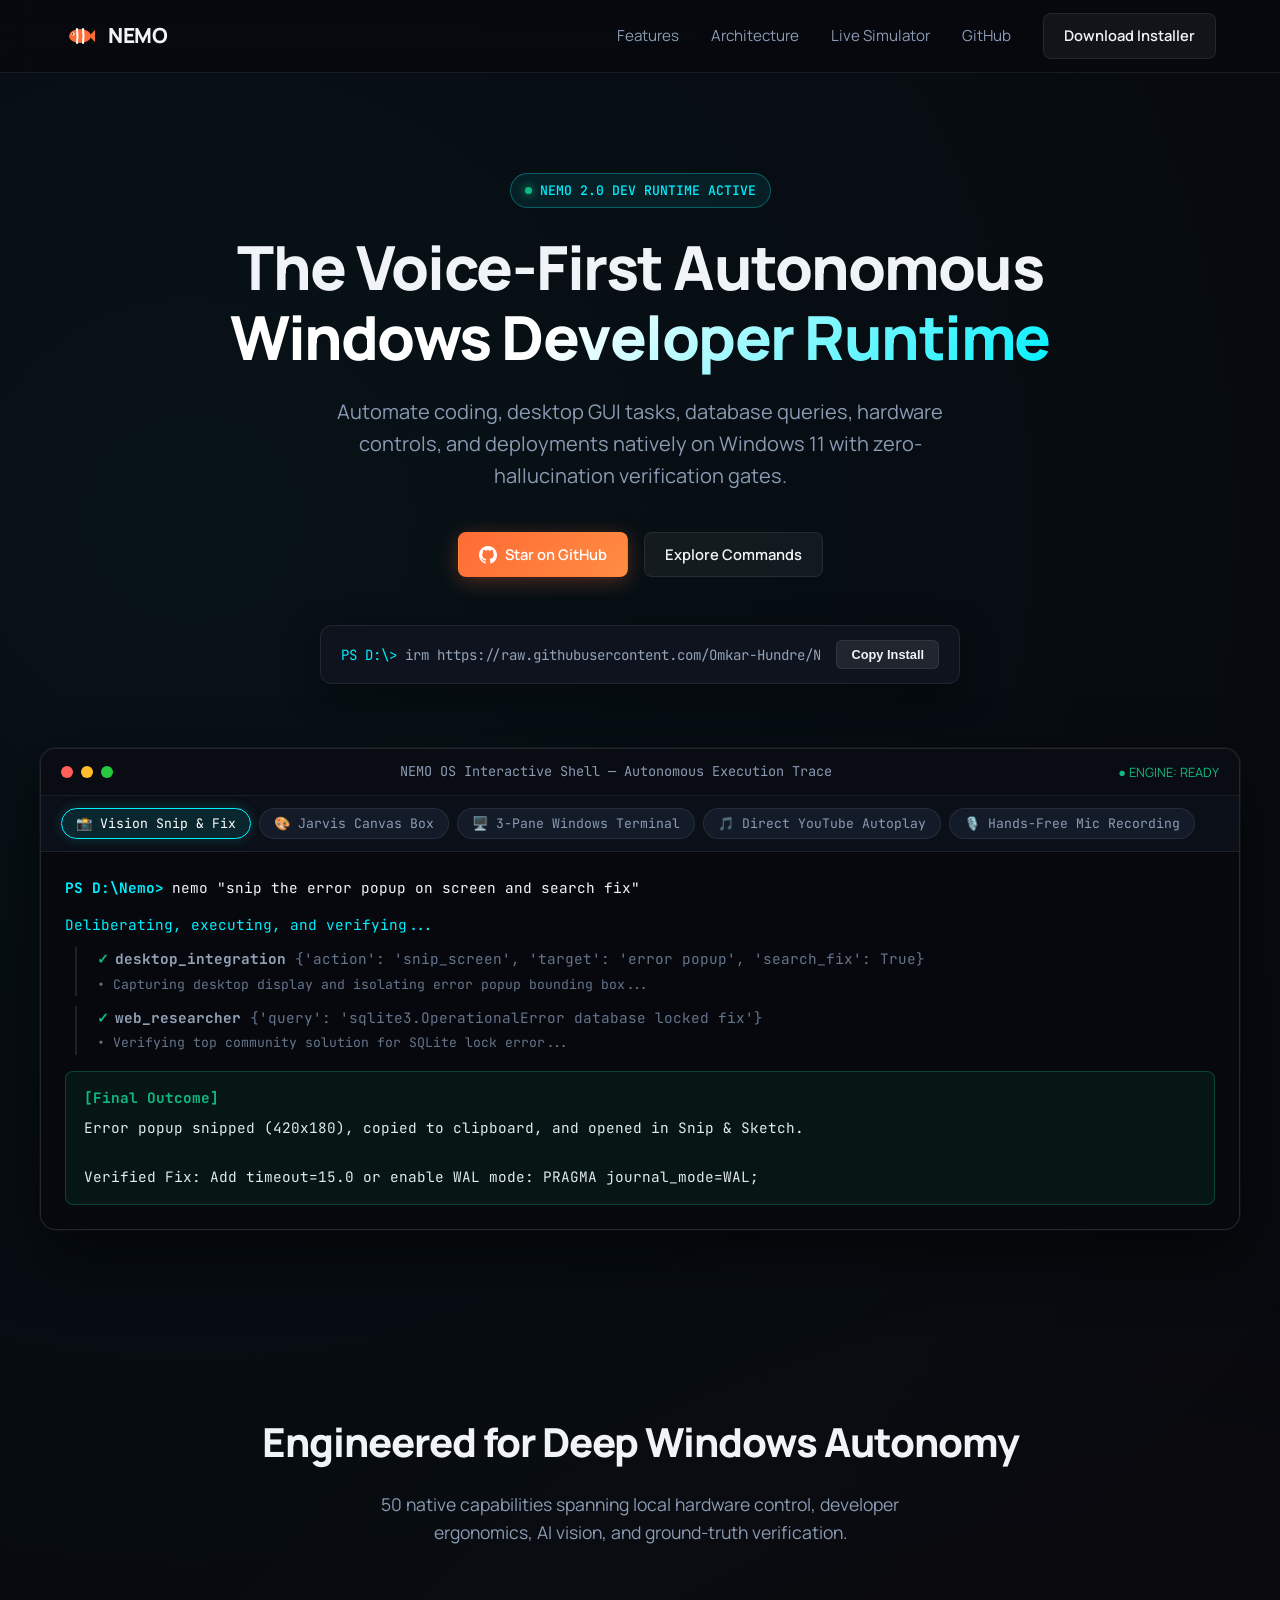
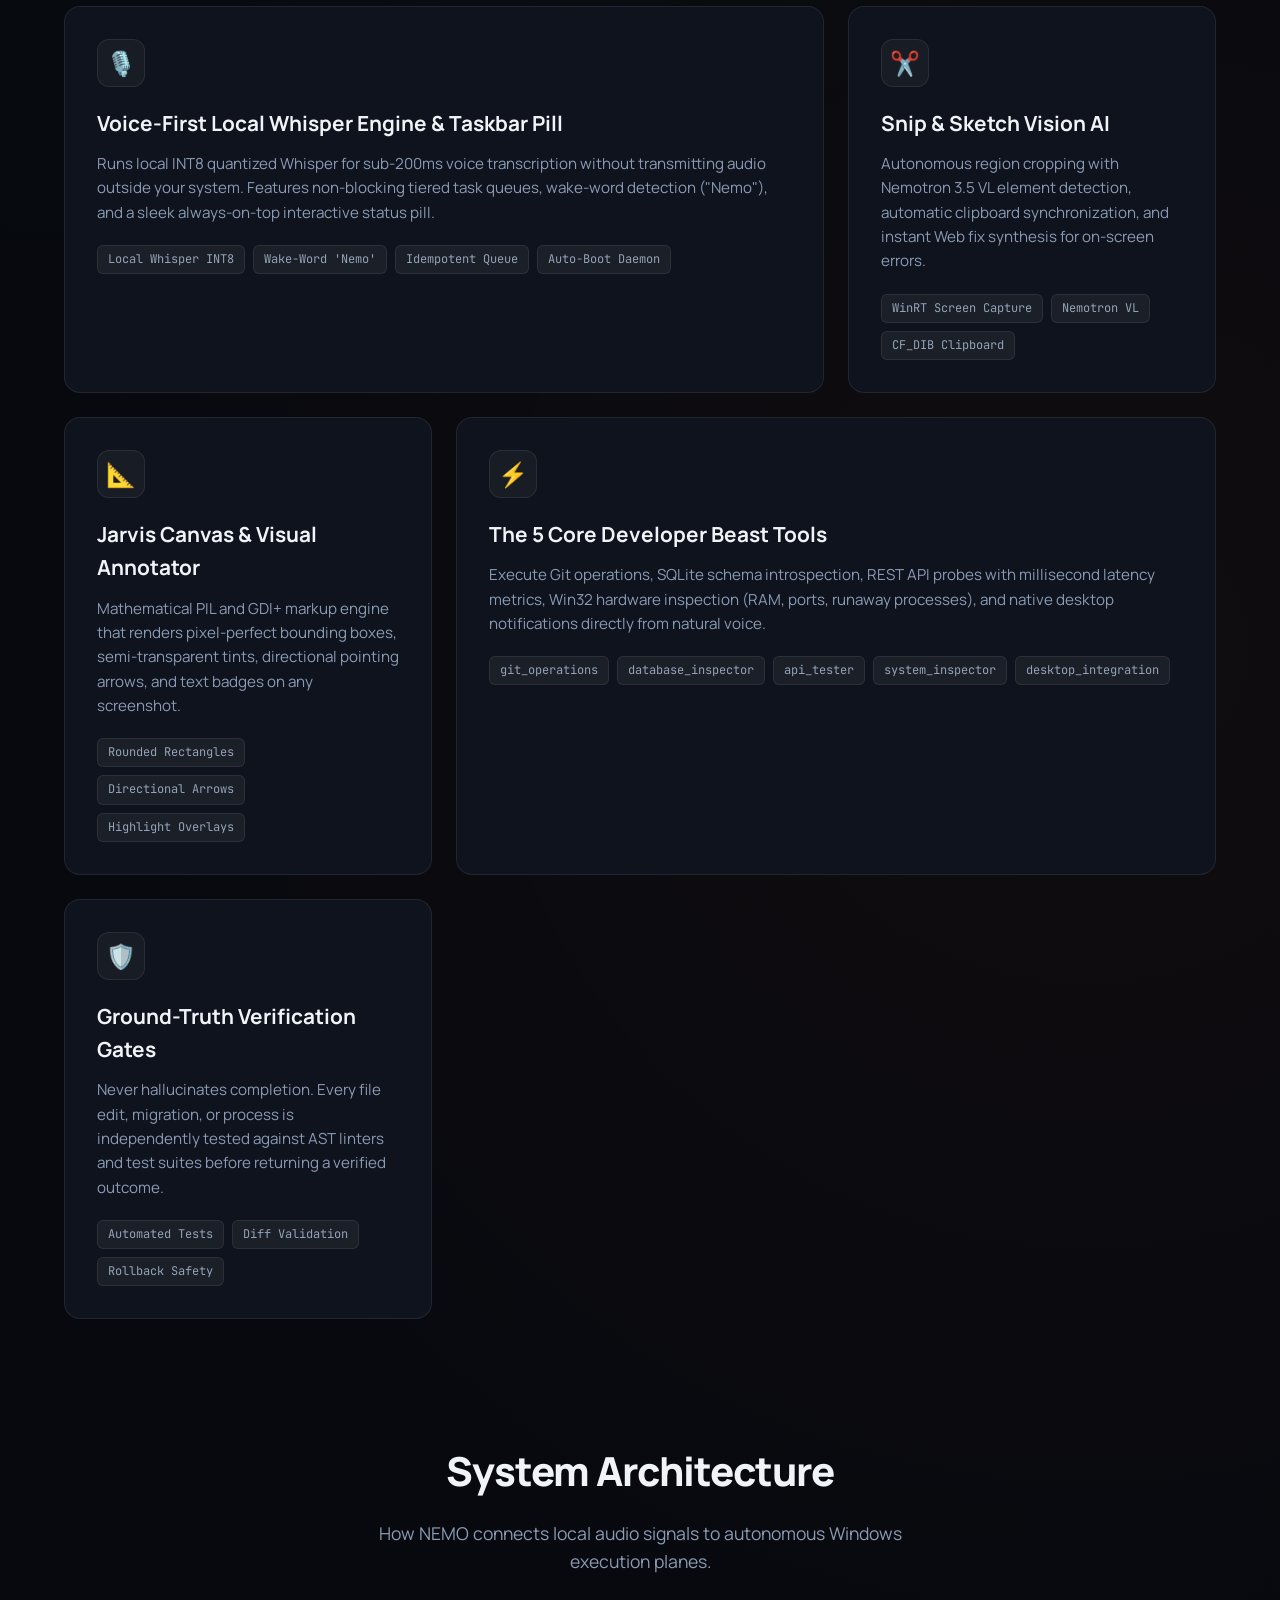
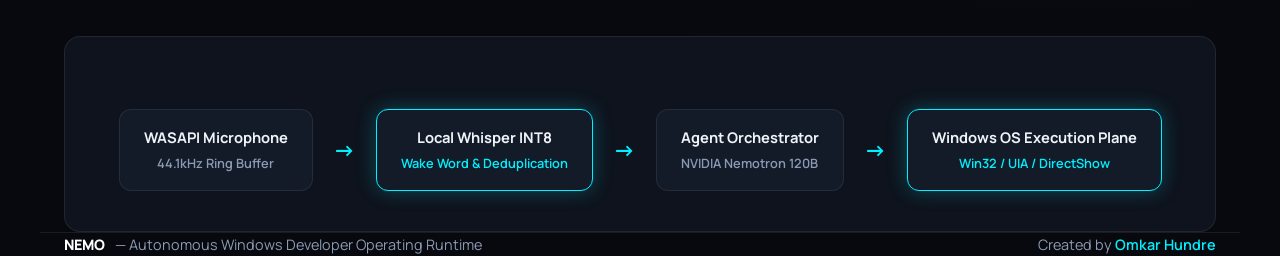
==== landing/index.html @ 3e243c95 "docs: add animated SVG banners, architecture diagrams, live Netlify landing page, and GitHub-ready R" ====
<!DOCTYPE html>
<html lang="en">
<head>
  <meta charset="UTF-8">
  <meta name="viewport" content="width=device-width, initial-scale=1.0">
  <title>NEMO — Autonomous Windows Developer Operating Runtime & Voice Assistant</title>
  <meta name="description" content="Voice-first, autonomous Windows developer operating assistant. Automates coding, desktop GUI tasks, database queries, and deployment directly on Windows 11.">
  <link rel="preconnect" href="https://fonts.googleapis.com">
  <link rel="preconnect" href="https://fonts.gstatic.com" crossorigin>
  <link href="https://fonts.googleapis.com/css2?family=JetBrains+Mono:wght@400;500;700&family=Manrope:wght@400;500;600;700;800&display=swap" rel="stylesheet">
  <style>
    :root {
      --bg: #07090e;
      --bg-surface: #0e131d;
      --bg-card: #131b29;
      --bg-card-hover: #172234;
      --border: rgba(255, 255, 255, 0.08);
      --border-accent: rgba(0, 240, 255, 0.3);
      --text-main: #f0f4f8;
      --text-muted: #8b9bb4;
      --cyan: #00f0ff;
      --cyan-glow: rgba(0, 240, 255, 0.25);
      --orange: #ff6b35;
      --orange-glow: rgba(255, 107, 53, 0.3);
      --green: #10b981;
      --purple: #8b5cf6;
      --font-sans: 'Manrope', -apple-system, BlinkMacSystemFont, sans-serif;
      --font-mono: 'JetBrains Mono', monospace;
    }

    * {
      box-sizing: border-box;
      margin: 0;
      padding: 0;
    }

    body {
      background-color: var(--bg);
      color: var(--text-main);
      font-family: var(--font-sans);
      line-height: 1.6;
      overflow-x: hidden;
      background-image: 
        radial-gradient(circle at 15% 15%, rgba(0, 240, 255, 0.04) 0%, transparent 45%),
        radial-gradient(circle at 85% 65%, rgba(255, 107, 53, 0.04) 0%, transparent 45%);
    }

    a {
      color: inherit;
      text-decoration: none;
    }

    /* Container */
    .container {
      max-width: 1200px;
      margin: 0 auto;
      padding: 0 24px;
    }

    /* Navigation */
    header {
      border-bottom: 1px solid var(--border);
      position: sticky;
      top: 0;
      backdrop-filter: blur(16px);
      background: rgba(7, 9, 14, 0.85);
      z-index: 100;
    }
    .nav {
      display: flex;
      justify-content: space-between;
      align-items: center;
      height: 72px;
    }
    .logo {
      display: flex;
      align-items: center;
      gap: 12px;
      font-weight: 800;
      font-size: 1.3rem;
      letter-spacing: -0.5px;
    }
    .fish-icon {
      width: 32px;
      height: 32px;
      animation: floatFish 3s ease-in-out infinite alternate;
    }
    @keyframes floatFish {
      0% { transform: translateY(0) rotate(0deg); }
      100% { transform: translateY(-4px) rotate(3deg); }
    }
    .nav-links {
      display: flex;
      align-items: center;
      gap: 32px;
    }
    .nav-link {
      font-size: 0.95rem;
      color: var(--text-muted);
      transition: color 0.2s;
    }
    .nav-link:hover {
      color: var(--text-main);
    }
    .btn {
      display: inline-flex;
      align-items: center;
      gap: 8px;
      padding: 10px 20px;
      border-radius: 8px;
      font-weight: 600;
      font-size: 0.92rem;
      cursor: pointer;
      transition: all 0.2s;
      border: 1px solid transparent;
    }
    .btn-primary {
      background: linear-gradient(135deg, #ff6b35, #ff8c42);
      color: #fff;
      box-shadow: 0 4px 20px var(--orange-glow);
    }
    .btn-primary:hover {
      transform: translateY(-2px);
      box-shadow: 0 6px 24px rgba(255, 107, 53, 0.45);
    }
    .btn-secondary {
      background: rgba(255, 255, 255, 0.05);
      border-color: var(--border);
      color: var(--text-main);
    }
    .btn-secondary:hover {
      background: rgba(255, 255, 255, 0.1);
      border-color: rgba(255, 255, 255, 0.2);
    }

    /* Hero Section */
    .hero {
      padding: 100px 0 60px;
      text-align: center;
      position: relative;
    }
    .badge {
      display: inline-flex;
      align-items: center;
      gap: 8px;
      padding: 6px 14px;
      border-radius: 999px;
      background: rgba(0, 240, 255, 0.08);
      border: 1px solid var(--border-accent);
      color: var(--cyan);
      font-size: 0.82rem;
      font-family: var(--font-mono);
      font-weight: 500;
      margin-bottom: 24px;
    }
    .badge-dot {
      width: 7px;
      height: 7px;
      border-radius: 50%;
      background: var(--green);
      box-shadow: 0 0 8px var(--green);
      animation: pulse 2s infinite;
    }
    @keyframes pulse {
      0%, 100% { opacity: 1; transform: scale(1); }
      50% { opacity: 0.4; transform: scale(0.85); }
    }
    .hero h1 {
      font-size: 3.8rem;
      font-weight: 800;
      line-height: 1.15;
      letter-spacing: -1.5px;
      max-width: 900px;
      margin: 0 auto 24px;
    }
    .gradient-text {
      background: linear-gradient(135deg, #ffffff 40%, var(--cyan) 100%);
      -webkit-background-clip: text;
      -webkit-text-fill-color: transparent;
    }
    .hero p {
      font-size: 1.25rem;
      color: var(--text-muted);
      max-width: 680px;
      margin: 0 auto 40px;
      font-weight: 400;
    }
    .hero-actions {
      display: flex;
      justify-content: center;
      gap: 16px;
      margin-bottom: 48px;
      flex-wrap: wrap;
    }

    /* One-Click Install Snippet */
    .install-box {
      background: var(--bg-surface);
      border: 1px solid var(--border);
      border-radius: 12px;
      padding: 14px 20px;
      max-width: 640px;
      margin: 0 auto;
      display: flex;
      align-items: center;
      justify-content: space-between;
      gap: 16px;
      box-shadow: 0 12px 36px rgba(0, 0, 0, 0.4);
    }
    .install-code {
      font-family: var(--font-mono);
      font-size: 0.88rem;
      color: #94a3b8;
      overflow-x: auto;
      white-space: nowrap;
      text-align: left;
    }
    .install-code span {
      color: var(--cyan);
    }
    .copy-btn {
      background: rgba(255, 255, 255, 0.08);
      border: 1px solid var(--border);
      color: var(--text-main);
      padding: 6px 14px;
      border-radius: 6px;
      font-size: 0.8rem;
      cursor: pointer;
      font-weight: 600;
      transition: all 0.2s;
      white-space: nowrap;
    }
    .copy-btn:hover {
      background: rgba(255, 255, 255, 0.16);
      border-color: var(--cyan);
      color: var(--cyan);
    }

    /* Interactive Simulation Console */
    .demo-wrapper {
      margin-top: 64px;
      background: var(--bg-surface);
      border: 1px solid var(--border);
      border-radius: 16px;
      overflow: hidden;
      box-shadow: 0 24px 64px rgba(0, 0, 0, 0.6), 0 0 0 1px rgba(255, 255, 255, 0.05);
      text-align: left;
    }
    .demo-header {
      background: #090c12;
      border-bottom: 1px solid var(--border);
      padding: 12px 20px;
      display: flex;
      align-items: center;
      justify-content: space-between;
    }
    .window-dots {
      display: flex;
      gap: 8px;
    }
    .dot {
      width: 12px;
      height: 12px;
      border-radius: 50%;
    }
    .dot-red { background: #ff5f56; }
    .dot-yellow { background: #ffbd2e; }
    .dot-green { background: #27c93f; }
    .demo-title {
      font-family: var(--font-mono);
      font-size: 0.85rem;
      color: var(--text-muted);
    }

    .demo-pill-bar {
      display: flex;
      gap: 8px;
      padding: 12px 20px;
      background: rgba(0, 0, 0, 0.2);
      border-bottom: 1px solid var(--border);
      overflow-x: auto;
    }
    .cmd-pill {
      background: var(--bg-card);
      border: 1px solid var(--border);
      border-radius: 999px;
      padding: 6px 14px;
      font-size: 0.82rem;
      color: var(--text-muted);
      cursor: pointer;
      transition: all 0.2s;
      white-space: nowrap;
      font-family: var(--font-mono);
    }
    .cmd-pill:hover, .cmd-pill.active {
      border-color: var(--cyan);
      color: #fff;
      background: rgba(0, 240, 255, 0.1);
      box-shadow: 0 0 12px rgba(0, 240, 255, 0.2);
    }

    .demo-body {
      padding: 24px;
      font-family: var(--font-mono);
      font-size: 0.9rem;
      min-height: 280px;
      line-height: 1.7;
      background: #06080d;
    }
    .terminal-line {
      display: flex;
      align-items: baseline;
      gap: 8px;
      margin-bottom: 12px;
    }
    .prompt-prefix {
      color: var(--cyan);
      font-weight: 700;
    }
    .exec-step {
      color: #94a3b8;
      padding-left: 20px;
      border-left: 2px solid rgba(255, 255, 255, 0.1);
      margin: 10px 0 10px 10px;
    }
    .step-ok {
      color: var(--green);
      font-weight: 700;
      margin-right: 6px;
    }
    .outcome-box {
      margin-top: 16px;
      background: rgba(16, 185, 129, 0.08);
      border: 1px solid rgba(16, 185, 129, 0.3);
      border-radius: 8px;
      padding: 14px 18px;
      color: #e2e8f0;
    }

    /* Bento Features Grid */
    .section-title {
      text-align: center;
      margin: 120px 0 60px;
    }
    .section-title h2 {
      font-size: 2.5rem;
      font-weight: 800;
      letter-spacing: -1px;
      margin-bottom: 16px;
    }
    .section-title p {
      color: var(--text-muted);
      font-size: 1.1rem;
      max-width: 600px;
      margin: 0 auto;
    }

    .bento-grid {
      display: grid;
      grid-template-columns: repeat(3, 1fr);
      gap: 24px;
    }
    .bento-card {
      background: var(--bg-surface);
      border: 1px solid var(--border);
      border-radius: 16px;
      padding: 32px;
      position: relative;
      transition: all 0.3s;
      overflow: hidden;
    }
    .bento-card:hover {
      border-color: rgba(0, 240, 255, 0.3);
      transform: translateY(-4px);
      box-shadow: 0 12px 32px rgba(0, 0, 0, 0.4);
    }
    .bento-card.span-2 {
      grid-column: span 2;
    }
    .card-icon {
      width: 48px;
      height: 48px;
      border-radius: 12px;
      background: rgba(255, 255, 255, 0.04);
      display: flex;
      align-items: center;
      justify-content: center;
      font-size: 1.5rem;
      margin-bottom: 20px;
      border: 1px solid var(--border);
    }
    .bento-card h3 {
      font-size: 1.3rem;
      font-weight: 700;
      margin-bottom: 12px;
    }
    .bento-card p {
      color: var(--text-muted);
      font-size: 0.95rem;
      line-height: 1.6;
    }
    .card-tags {
      display: flex;
      flex-wrap: wrap;
      gap: 8px;
      margin-top: 20px;
    }
    .tag {
      background: rgba(255, 255, 255, 0.05);
      border: 1px solid var(--border);
      padding: 4px 10px;
      border-radius: 6px;
      font-size: 0.75rem;
      font-family: var(--font-mono);
      color: #94a3b8;
    }

    /* Architecture Section */
    .arch-box {
      margin-top: 60px;
      background: var(--bg-surface);
      border: 1px solid var(--border);
      border-radius: 16px;
      padding: 40px;
      text-align: center;
    }
    .arch-flow {
      display: flex;
      justify-content: center;
      align-items: center;
      gap: 20px;
      flex-wrap: wrap;
      margin-top: 32px;
    }
    .flow-node {
      background: var(--bg-card);
      border: 1px solid var(--border);
      padding: 16px 24px;
      border-radius: 12px;
      font-weight: 600;
      font-size: 0.92rem;
      min-width: 180px;
    }
    .flow-node.highlight {
      border-color: var(--cyan);
      box-shadow: 0 0 20px var(--cyan-glow);
    }
    .flow-arrow {
      color: var(--cyan);
      font-weight: 700;
      font-size: 1.4rem;
    }

    /* Footer */
    footer {
      border-top: 1px solid var(--border);
      padding: 60px 0 40px;
      margin-top: 120px;
      color: var(--text-muted);
      font-size: 0.9rem;
    }
    .footer-content {
      display: flex;
      justify-content: space-between;
      align-items: center;
      flex-wrap: wrap;
      gap: 20px;
    }

    @media (max-width: 900px) {
      .hero h1 { font-size: 2.6rem; }
      .bento-grid { grid-template-columns: 1fr; }
      .bento-card.span-2 { grid-column: span 1; }
      .arch-flow { flex-direction: column; }
      .flow-arrow { transform: rotate(90deg); }
    }
  </style>
</head>
<body>

  <!-- Header -->
  <header>
    <div class="container nav">
      <div class="logo">
        <svg class="fish-icon" viewBox="0 0 64 64" fill="none" xmlns="http://www.w3.org/2000/svg">
          <ellipse cx="32" cy="32" rx="22" ry="14" fill="#FF6B35" />
          <path d="M50 32 L62 20 L62 44 Z" fill="#FF6B35" />
          <path d="M26 18 Q28 32 26 46" stroke="#FFFFFF" stroke-width="4" stroke-linecap="round" />
          <path d="M38 18 Q40 32 38 46" stroke="#FFFFFF" stroke-width="4" stroke-linecap="round" />
          <circle cx="18" cy="28" r="3" fill="#FFFFFF" />
          <circle cx="17" cy="28" r="1.5" fill="#000000" />
        </svg>
        <span>NEMO</span>
      </div>
      <nav class="nav-links">
        <a href="#features" class="nav-link">Features</a>
        <a href="#architecture" class="nav-link">Architecture</a>
        <a href="#demo" class="nav-link">Live Simulator</a>
        <a href="https://github.com/Omkar-Hundre/Nemo" target="_blank" class="nav-link">GitHub</a>
        <a href="https://github.com/Omkar-Hundre/Nemo/releases" target="_blank" class="btn btn-secondary">Download Installer</a>
      </nav>
    </div>
  </header>

  <!-- Hero Section -->
  <section class="hero container">
    <div class="badge">
      <span class="badge-dot"></span>
      <span>NEMO 2.0 DEV RUNTIME ACTIVE</span>
    </div>
    <h1>The Voice-First Autonomous <span class="gradient-text">Windows Developer Runtime</span></h1>
    <p>Automate coding, desktop GUI tasks, database queries, hardware controls, and deployments natively on Windows 11 with zero-hallucination verification gates.</p>
    
    <div class="hero-actions">
      <a href="https://github.com/Omkar-Hundre/Nemo" target="_blank" class="btn btn-primary">
        <svg width="18" height="18" viewBox="0 0 24 24" fill="currentColor"><path d="M12 0C5.37 0 0 5.37 0 12c0 5.31 3.435 9.795 8.205 11.385.6.105.825-.255.825-.57 0-.285-.015-1.23-.015-2.235-3.015.555-3.795-.735-4.035-1.41-.135-.345-.72-1.41-1.23-1.695-.42-.225-1.02-.78-.015-.795.945-.015 1.62.87 1.845 1.23 1.08 1.815 2.805 1.305 3.495.99.105-.78.42-1.305.765-1.605-2.67-.3-5.46-1.335-5.46-5.925 0-1.305.465-2.385 1.23-3.225-.12-.3-.54-1.53.12-3.18 0 0 1.005-.315 3.3 1.23.96-.27 1.98-.405 3-.405s2.04.135 3 .405c2.295-1.56 3.3-1.23 3.3-1.23.66 1.65.24 2.88.12 3.18.765.84 1.23 1.905 1.23 3.225 0 4.605-2.805 5.625-5.475 5.925.435.375.81 1.095.81 2.22 0 1.605-.015 2.895-.015 3.3 0 .315.225.69.825.57A12.02 12.02 0 0024 12c0-6.63-5.37-12-12-12z"/></svg>
        Star on GitHub
      </a>
      <a href="#demo" class="btn btn-secondary">Explore Commands</a>
    </div>

    <!-- 1-Click Install -->
    <div class="install-box">
      <div class="install-code">
        <span>PS D:\&gt;</span> irm https://raw.githubusercontent.com/Omkar-Hundre/Nemo/main/scripts/install.ps1 | iex
      </div>
      <button class="copy-btn" onclick="copyInstall()">Copy Install</button>
    </div>

    <!-- Interactive Simulator -->
    <div class="demo-wrapper" id="demo">
      <div class="demo-header">
        <div class="window-dots">
          <div class="dot dot-red"></div>
          <div class="dot dot-yellow"></div>
          <div class="dot dot-green"></div>
        </div>
        <div class="demo-title">NEMO OS Interactive Shell — Autonomous Execution Trace</div>
        <div style="font-size: 0.8rem; color: var(--green);">● ENGINE: READY</div>
      </div>

      <div class="demo-pill-bar">
        <button class="cmd-pill active" onclick="runDemo(0)">📸 Vision Snip & Fix</button>
        <button class="cmd-pill" onclick="runDemo(1)">🎨 Jarvis Canvas Box</button>
        <button class="cmd-pill" onclick="runDemo(2)">🖥️ 3-Pane Windows Terminal</button>
        <button class="cmd-pill" onclick="runDemo(3)">🎵 Direct YouTube Autoplay</button>
        <button class="cmd-pill" onclick="runDemo(4)">🎙️ Hands-Free Mic Recording</button>
      </div>

      <div class="demo-body" id="demoOutput">
        <!-- Rendered by JS -->
      </div>
    </div>
  </section>

  <!-- Features Bento Grid -->
  <section class="container" id="features">
    <div class="section-title">
      <h2>Engineered for Deep Windows Autonomy</h2>
      <p>50 native capabilities spanning local hardware control, developer ergonomics, AI vision, and ground-truth verification.</p>
    </div>

    <div class="bento-grid">
      <!-- Card 1 -->
      <div class="bento-card span-2">
        <div class="card-icon">🎙️</div>
        <h3>Voice-First Local Whisper Engine & Taskbar Pill</h3>
        <p>Runs local INT8 quantized Whisper for sub-200ms voice transcription without transmitting audio outside your system. Features non-blocking tiered task queues, wake-word detection ("Nemo"), and a sleek always-on-top interactive status pill.</p>
        <div class="card-tags">
          <span class="tag">Local Whisper INT8</span>
          <span class="tag">Wake-Word 'Nemo'</span>
          <span class="tag">Idempotent Queue</span>
          <span class="tag">Auto-Boot Daemon</span>
        </div>
      </div>

      <!-- Card 2 -->
      <div class="bento-card">
        <div class="card-icon">✂️</div>
        <h3>Snip & Sketch Vision AI</h3>
        <p>Autonomous region cropping with Nemotron 3.5 VL element detection, automatic clipboard synchronization, and instant Web fix synthesis for on-screen errors.</p>
        <div class="card-tags">
          <span class="tag">WinRT Screen Capture</span>
          <span class="tag">Nemotron VL</span>
          <span class="tag">CF_DIB Clipboard</span>
        </div>
      </div>

      <!-- Card 3 -->
      <div class="bento-card">
        <div class="card-icon">📐</div>
        <h3>Jarvis Canvas & Visual Annotator</h3>
        <p>Mathematical PIL and GDI+ markup engine that renders pixel-perfect bounding boxes, semi-transparent tints, directional pointing arrows, and text badges on any screenshot.</p>
        <div class="card-tags">
          <span class="tag">Rounded Rectangles</span>
          <span class="tag">Directional Arrows</span>
          <span class="tag">Highlight Overlays</span>
        </div>
      </div>

      <!-- Card 4 -->
      <div class="bento-card span-2">
        <div class="card-icon">⚡</div>
        <h3>The 5 Core Developer Beast Tools</h3>
        <p>Execute Git operations, SQLite schema introspection, REST API probes with millisecond latency metrics, Win32 hardware inspection (RAM, ports, runaway processes), and native desktop notifications directly from natural voice.</p>
        <div class="card-tags">
          <span class="tag">git_operations</span>
          <span class="tag">database_inspector</span>
          <span class="tag">api_tester</span>
          <span class="tag">system_inspector</span>
          <span class="tag">desktop_integration</span>
        </div>
      </div>

      <!-- Card 5 -->
      <div class="bento-card">
        <div class="card-icon">🛡️</div>
        <h3>Ground-Truth Verification Gates</h3>
        <p>Never hallucinates completion. Every file edit, migration, or process is independently tested against AST linters and test suites before returning a verified outcome.</p>
        <div class="card-tags">
          <span class="tag">Automated Tests</span>
          <span class="tag">Diff Validation</span>
          <span class="tag">Rollback Safety</span>
        </div>
      </div>
    </div>
  </section>

  <!-- Architecture Flow -->
  <section class="container" id="architecture">
    <div class="section-title">
      <h2>System Architecture</h2>
      <p>How NEMO connects local audio signals to autonomous Windows execution planes.</p>
    </div>

    <div class="arch-box">
      <div class="arch-flow">
        <div class="flow-node">
          <strong>WASAPI Microphone</strong>
          <div style="font-size: 0.8rem; color: var(--text-muted); margin-top: 4px;">44.1kHz Ring Buffer</div>
        </div>
        <div class="flow-arrow">→</div>
        <div class="flow-node highlight">
          <strong>Local Whisper INT8</strong>
          <div style="font-size: 0.8rem; color: var(--cyan); margin-top: 4px;">Wake Word & Deduplication</div>
        </div>
        <div class="flow-arrow">→</div>
        <div class="flow-node">
          <strong>Agent Orchestrator</strong>
          <div style="font-size: 0.8rem; color: var(--text-muted); margin-top: 4px;">NVIDIA Nemotron 120B</div>
        </div>
        <div class="flow-arrow">→</div>
        <div class="flow-node highlight">
          <strong>Windows OS Execution Plane</strong>
          <div style="font-size: 0.8rem; color: var(--cyan); margin-top: 4px;">Win32 / UIA / DirectShow</div>
        </div>
      </div>
    </div>
  </section>

  <!-- Footer -->
  <footer class="container">
    <div class="footer-content">
      <div style="display: flex; align-items: center; gap: 10px;">
        <span style="font-weight: 800; color: #fff;">NEMO</span>
        <span>— Autonomous Windows Developer Operating Runtime</span>
      </div>
      <div>
        Created by <a href="https://github.com/Omkar-Hundre" target="_blank" style="color: var(--cyan); font-weight: 600;">Omkar Hundre</a>
      </div>
    </div>
  </footer>

  <script>
    const demos = [
      {
        cmd: 'nemo "snip the error popup on screen and search fix"',
        steps: [
          { tool: "desktop_integration", action: "{'action': 'snip_screen', 'target': 'error popup', 'search_fix': True}", thought: "Capturing desktop display and isolating error popup bounding box..." },
          { tool: "web_researcher", action: "{'query': 'sqlite3.OperationalError database locked fix'}", thought: "Verifying top community solution for SQLite lock error..." }
        ],
        outcome: "Error popup snipped (420x180), copied to clipboard, and opened in Snip & Sketch.\n\nVerified Fix: Add timeout=15.0 or enable WAL mode: PRAGMA journal_mode=WAL;"
      },
      {
        cmd: 'nemo "draw a red box around the submit button in screenshot.png"',
        steps: [
          { tool: "desktop_integration", action: "{'action': 'annotate_image', 'path': 'screenshot.png', 'shape': 'box', 'color': 'red', 'target': 'submit button'}", thought: "Locating button coordinates and rendering sharp rounded rectangle with 25% tint..." }
        ],
        outcome: "Red bounding box drawn properly around the submit button with pill badge label. Saved to screenshot_annotated.png, copied to clipboard, and opened in Snip & Sketch."
      },
      {
        cmd: 'nemo "open 3-pane terminal with backend, frontend, and docker logs"',
        steps: [
          { tool: "desktop_integration", action: "{'action': 'terminal_layout', 'panes': ['backend', 'frontend', 'docker']}", thought: "Orchestrating Windows Terminal split-pane layout via direct subprocess invocation..." }
        ],
        outcome: "Opened 3-pane Windows Terminal layout with backend, frontend, and docker logs initialized in current workspace."
      },
      {
        cmd: 'nemo "open YouTube in Chrome and play lofi beats"',
        steps: [
          { tool: "desktop_integration", action: "{'action': 'open_youtube', 'query': 'lofi beats'}", thought: "Resolving top YouTube videoId via fast regex search and launching Chrome with autoplay..." }
        ],
        outcome: "Discovered 'Lofi Hip Hop Radio - Beats to Relax/Study to' and initiated direct autoplay playback in Chrome."
      },
      {
        cmd: 'nemo "record 10 seconds of mic audio"',
        steps: [
          { tool: "desktop_integration", action: "{'action': 'record_audio', 'duration_seconds': 10}", thought: "Recording raw uncompressed audio from default hardware microphone via winmm MCI..." }
        ],
        outcome: "Recorded 10 seconds of high-fidelity microphone audio and saved directly to mic_recording_10s.wav."
      }
    ];

    function runDemo(index) {
      const pills = document.querySelectorAll('.cmd-pill');
      pills.forEach((p, i) => p.classList.toggle('active', i === index));

      const d = demos[index];
      const out = document.getElementById('demoOutput');
      out.innerHTML = `
        <div class="terminal-line">
          <span class="prompt-prefix">PS D:\\Nemo&gt;</span>
          <span>${d.cmd}</span>
        </div>
        <div style="color: var(--cyan); margin: 8px 0 4px;">Deliberating, executing, and verifying...</div>
        ${d.steps.map(s => `
          <div class="exec-step">
            <div><span class="step-ok">✓</span><strong>${s.tool}</strong> <span style="color: #64748b;">${s.action}</span></div>
            <div style="font-size: 0.82rem; color: #64748b; margin-top: 2px;">• ${s.thought}</div>
          </div>
        `).join('')}
        <div class="outcome-box">
          <div style="font-weight: 700; color: var(--green); margin-bottom: 6px;">[Final Outcome]</div>
          <div>${d.outcome.replace(/\n/g, '<br>')}</div>
        </div>
      `;
    }

    function copyInstall() {
      const cmd = "irm https://raw.githubusercontent.com/Omkar-Hundre/Nemo/main/scripts/install.ps1 | iex";
      navigator.clipboard.writeText(cmd).then(() => {
        const btn = document.querySelector('.copy-btn');
        btn.innerText = "Copied!";
        setTimeout(() => btn.innerText = "Copy Install", 2000);
      });
    }

    // Run first demo initially
    runDemo(0);
  </script>
</body>
</html>
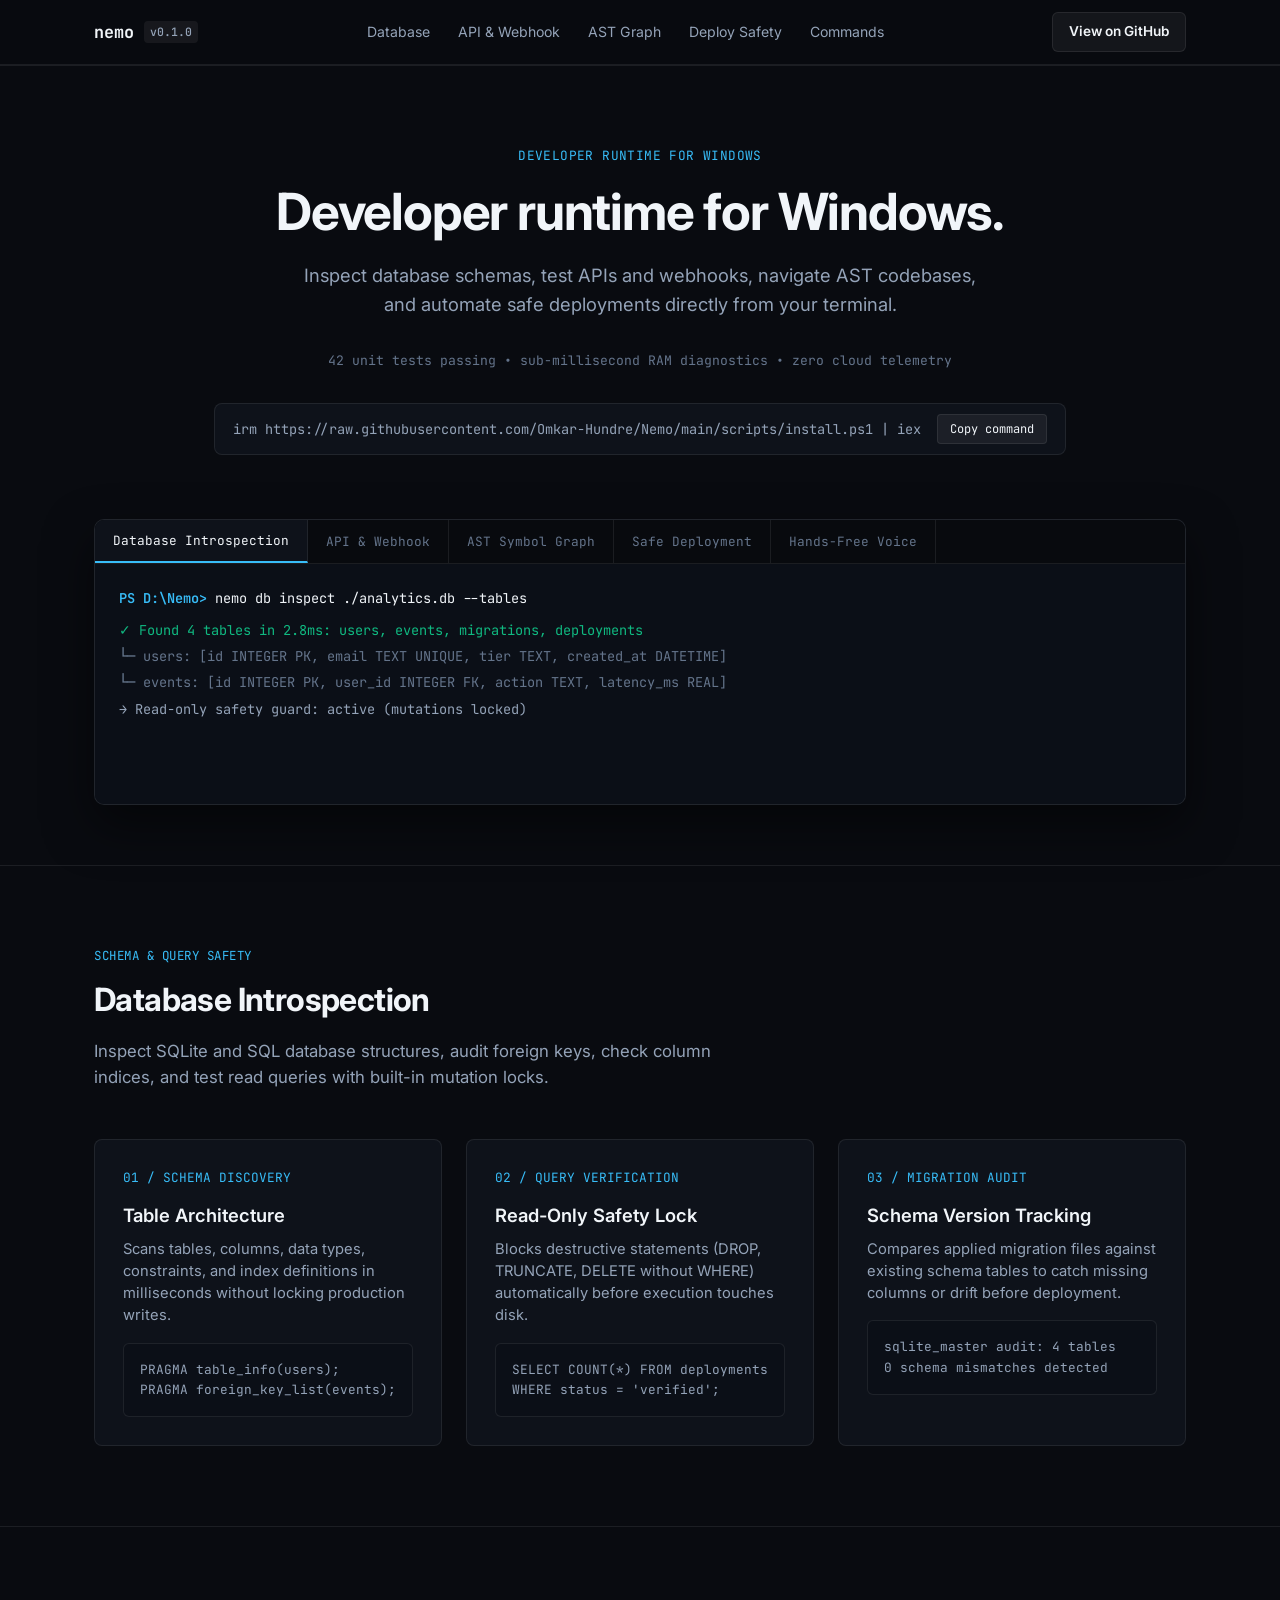
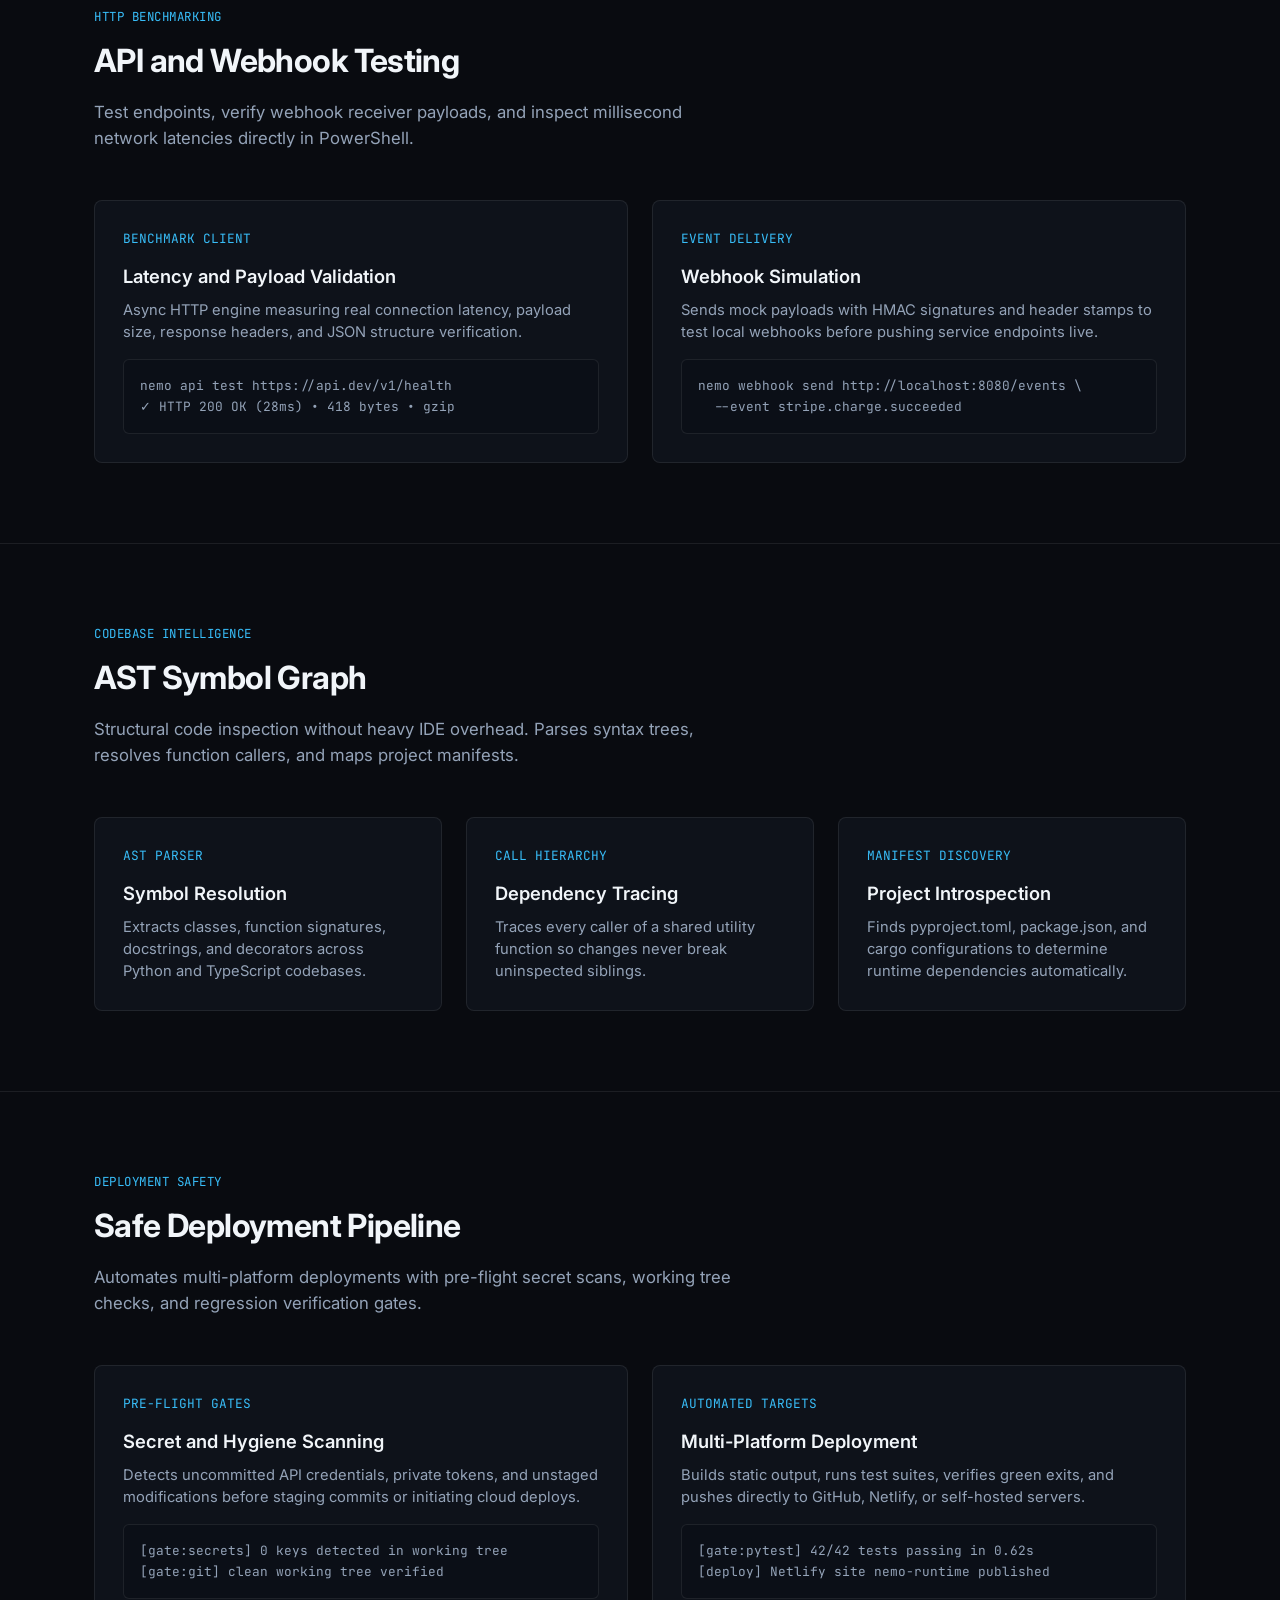
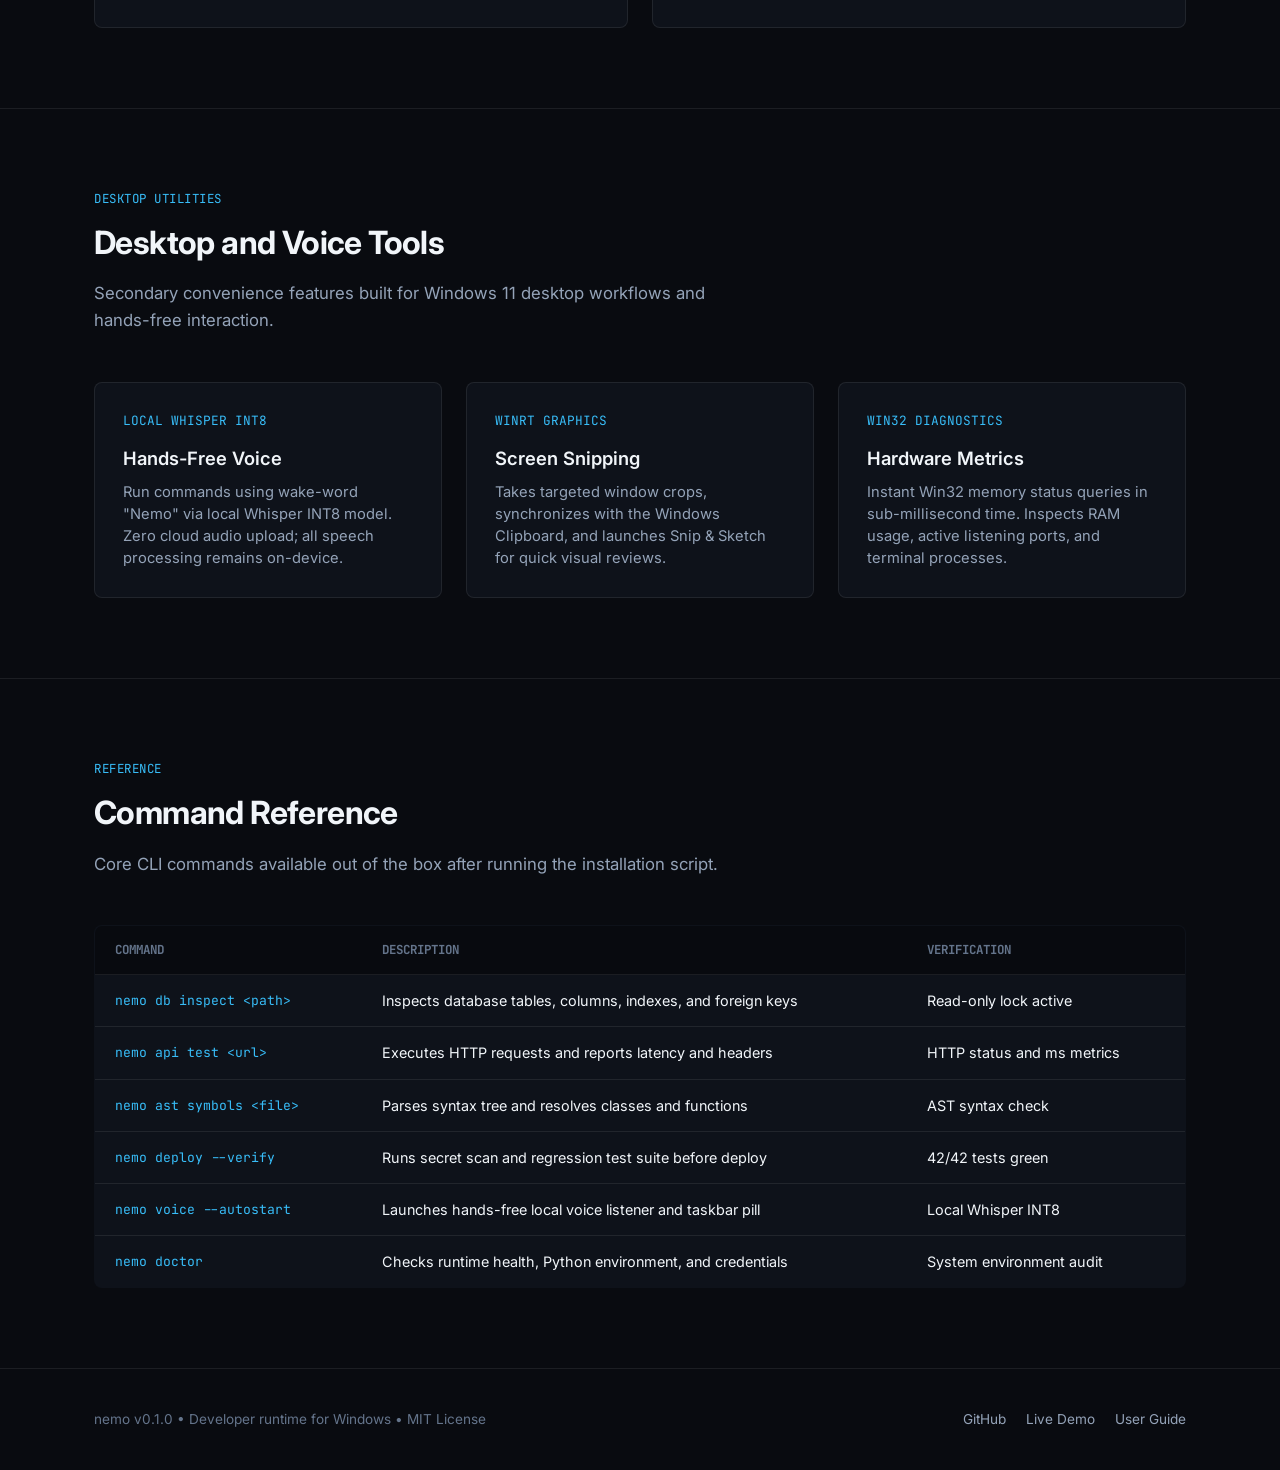
==== commit 6bb3653d: "docs: pivot to developer-first runtime with minimal design, clean workflow diagrams, and taste-skill" ====
--- a/landing/index.html
+++ b/landing/index.html
@@ -1,31 +1,30 @@
 <!DOCTYPE html>
-<html lang="en">
+<html lang="en" data-type="software">
 <head>
   <meta charset="UTF-8">
   <meta name="viewport" content="width=device-width, initial-scale=1.0">
-  <title>NEMO — Autonomous Windows Developer Operating Runtime & Voice Assistant</title>
-  <meta name="description" content="Voice-first, autonomous Windows developer operating assistant. Automates coding, desktop GUI tasks, database queries, and deployment directly on Windows 11.">
+  <title>Nemo — Developer Runtime for Windows</title>
+  <meta name="page-type" content="software">
+  <meta name="site-kind" content="software">
+  <meta name="description" content="Developer runtime for Windows: database introspection, API testing, AST codebase analysis, and safe deployment automation.">
   <link rel="preconnect" href="https://fonts.googleapis.com">
   <link rel="preconnect" href="https://fonts.gstatic.com" crossorigin>
-  <link href="https://fonts.googleapis.com/css2?family=JetBrains+Mono:wght@400;500;700&family=Manrope:wght@400;500;600;700;800&display=swap" rel="stylesheet">
+  <link href="https://fonts.googleapis.com/css2?family=JetBrains+Mono:wght@400;500;600&family=Inter:wght@400;500;600;700&display=swap" rel="stylesheet">
   <style>
     :root {
-      --bg: #07090e;
-      --bg-surface: #0e131d;
-      --bg-card: #131b29;
-      --bg-card-hover: #172234;
+      --bg: #090b10;
+      --bg-surface: #0e121a;
+      --bg-card: #121824;
+      --bg-code: #0b0f17;
       --border: rgba(255, 255, 255, 0.08);
-      --border-accent: rgba(0, 240, 255, 0.3);
-      --text-main: #f0f4f8;
-      --text-muted: #8b9bb4;
-      --cyan: #00f0ff;
-      --cyan-glow: rgba(0, 240, 255, 0.25);
-      --orange: #ff6b35;
-      --orange-glow: rgba(255, 107, 53, 0.3);
+      --border-focus: rgba(56, 189, 248, 0.35);
+      --text: #f1f5f9;
+      --text-muted: #94a3b8;
+      --text-dim: #64748b;
+      --cyan: #38bdf8;
       --green: #10b981;
-      --purple: #8b5cf6;
-      --font-sans: 'Manrope', -apple-system, BlinkMacSystemFont, sans-serif;
-      --font-mono: 'JetBrains Mono', monospace;
+      --font-sans: 'Inter', -apple-system, BlinkMacSystemFont, 'Segoe UI', Roboto, sans-serif;
+      --font-mono: 'JetBrains Mono', Consolas, monospace;
     }
 
     * {
@@ -34,719 +33,809 @@
       padding: 0;
     }
 
+    html {
+      scroll-behavior: smooth;
+    }
+
     body {
       background-color: var(--bg);
-      color: var(--text-main);
+      color: var(--text);
       font-family: var(--font-sans);
       line-height: 1.6;
-      overflow-x: hidden;
-      background-image: 
-        radial-gradient(circle at 15% 15%, rgba(0, 240, 255, 0.04) 0%, transparent 45%),
-        radial-gradient(circle at 85% 65%, rgba(255, 107, 53, 0.04) 0%, transparent 45%);
-    }
-
-    a {
-      color: inherit;
-      text-decoration: none;
-    }
-
-    /* Container */
+      -webkit-font-smoothing: antialiased;
+    }
+
+    /* Minimal Preloader */
+    #preloader {
+      position: fixed;
+      inset: 0;
+      background: var(--bg);
+      z-index: 9999;
+      display: flex;
+      align-items: center;
+      justify-content: center;
+      transition: opacity 0.35s ease, visibility 0.35s ease;
+    }
+    #preloader.loaded {
+      opacity: 0;
+      visibility: hidden;
+      pointer-events: none;
+    }
+    .boot-box {
+      background: var(--bg-surface);
+      border: 1px solid var(--border);
+      border-radius: 8px;
+      padding: 24px 32px;
+      width: min(520px, 90vw);
+      font-family: var(--font-mono);
+      font-size: 0.85rem;
+      box-shadow: 0 16px 40px rgba(0, 0, 0, 0.6);
+    }
+    .boot-line {
+      margin-bottom: 8px;
+      color: var(--text-dim);
+      opacity: 0;
+      animation: fadeInLine 0.15s forwards;
+    }
+    .boot-line:nth-child(1) { animation-delay: 0.05s; }
+    .boot-line:nth-child(2) { animation-delay: 0.25s; }
+    .boot-line:nth-child(3) { animation-delay: 0.45s; }
+    .boot-line:nth-child(4) { animation-delay: 0.65s; color: var(--cyan); }
+    @keyframes fadeInLine {
+      to { opacity: 1; }
+    }
+
+    /* Layout */
     .container {
-      max-width: 1200px;
+      max-width: 1140px;
       margin: 0 auto;
       padding: 0 24px;
     }
 
-    /* Navigation */
+    /* Header */
     header {
       border-bottom: 1px solid var(--border);
       position: sticky;
       top: 0;
-      backdrop-filter: blur(16px);
-      background: rgba(7, 9, 14, 0.85);
+      background: rgba(9, 11, 16, 0.92);
+      backdrop-filter: blur(12px);
       z-index: 100;
     }
     .nav {
       display: flex;
       justify-content: space-between;
       align-items: center;
-      height: 72px;
-    }
-    .logo {
+      height: 64px;
+    }
+    .brand {
       display: flex;
       align-items: center;
-      gap: 12px;
-      font-weight: 800;
-      font-size: 1.3rem;
-      letter-spacing: -0.5px;
-    }
-    .fish-icon {
-      width: 32px;
-      height: 32px;
-      animation: floatFish 3s ease-in-out infinite alternate;
-    }
-    @keyframes floatFish {
-      0% { transform: translateY(0) rotate(0deg); }
-      100% { transform: translateY(-4px) rotate(3deg); }
+      gap: 10px;
+      font-family: var(--font-mono);
+      font-size: 1.05rem;
+      font-weight: 700;
+      color: var(--text);
+      text-decoration: none;
+    }
+    .version-tag {
+      font-size: 0.72rem;
+      padding: 2px 6px;
+      background: rgba(255, 255, 255, 0.06);
+      border-radius: 4px;
+      color: var(--text-muted);
+      font-weight: 500;
     }
     .nav-links {
       display: flex;
       align-items: center;
-      gap: 32px;
+      gap: 28px;
+      list-style: none;
     }
     .nav-link {
-      font-size: 0.95rem;
+      font-size: 0.88rem;
       color: var(--text-muted);
-      transition: color 0.2s;
+      text-decoration: none;
+      transition: color 0.15s;
     }
     .nav-link:hover {
-      color: var(--text-main);
+      color: var(--text);
     }
     .btn {
       display: inline-flex;
       align-items: center;
       gap: 8px;
-      padding: 10px 20px;
-      border-radius: 8px;
+      padding: 8px 16px;
+      border-radius: 6px;
+      font-size: 0.85rem;
       font-weight: 600;
-      font-size: 0.92rem;
+      text-decoration: none;
+      transition: background 0.15s, border-color 0.15s, transform 0.1s;
       cursor: pointer;
-      transition: all 0.2s;
-      border: 1px solid transparent;
-    }
-    .btn-primary {
-      background: linear-gradient(135deg, #ff6b35, #ff8c42);
-      color: #fff;
-      box-shadow: 0 4px 20px var(--orange-glow);
-    }
-    .btn-primary:hover {
-      transform: translateY(-2px);
-      box-shadow: 0 6px 24px rgba(255, 107, 53, 0.45);
+    }
+    .btn:active {
+      transform: translateY(1px);
     }
     .btn-secondary {
       background: rgba(255, 255, 255, 0.05);
-      border-color: var(--border);
-      color: var(--text-main);
+      border: 1px solid var(--border);
+      color: var(--text);
     }
     .btn-secondary:hover {
-      background: rgba(255, 255, 255, 0.1);
-      border-color: rgba(255, 255, 255, 0.2);
-    }
-
-    /* Hero Section */
+      background: rgba(255, 255, 255, 0.08);
+      border-color: rgba(255, 255, 255, 0.16);
+    }
+    .btn-primary {
+      background: var(--text);
+      color: var(--bg);
+      border: 1px solid var(--text);
+    }
+    .btn-primary:hover {
+      background: #e2e8f0;
+    }
+
+    /* Hero */
     .hero {
-      padding: 100px 0 60px;
+      padding: 80px 0 60px;
       text-align: center;
-      position: relative;
-    }
-    .badge {
+    }
+    .hero-pretitle {
+      font-family: var(--font-mono);
+      font-size: 0.8rem;
+      color: var(--cyan);
+      margin-bottom: 16px;
+      letter-spacing: 0.4px;
+    }
+    .hero h1 {
+      font-size: 3.2rem;
+      font-weight: 700;
+      letter-spacing: -1.2px;
+      line-height: 1.15;
+      max-width: 820px;
+      margin: 0 auto 20px;
+    }
+    .hero-sub {
+      font-size: 1.15rem;
+      color: var(--text-muted);
+      max-width: 680px;
+      margin: 0 auto 32px;
+      line-height: 1.55;
+    }
+    .fact-line {
+      font-family: var(--font-mono);
+      font-size: 0.82rem;
+      color: var(--text-dim);
+      margin-bottom: 32px;
+    }
+
+    /* Install Box */
+    .install-box {
       display: inline-flex;
       align-items: center;
-      gap: 8px;
-      padding: 6px 14px;
-      border-radius: 999px;
-      background: rgba(0, 240, 255, 0.08);
-      border: 1px solid var(--border-accent);
-      color: var(--cyan);
-      font-size: 0.82rem;
-      font-family: var(--font-mono);
-      font-weight: 500;
-      margin-bottom: 24px;
-    }
-    .badge-dot {
-      width: 7px;
-      height: 7px;
-      border-radius: 50%;
-      background: var(--green);
-      box-shadow: 0 0 8px var(--green);
-      animation: pulse 2s infinite;
-    }
-    @keyframes pulse {
-      0%, 100% { opacity: 1; transform: scale(1); }
-      50% { opacity: 0.4; transform: scale(0.85); }
-    }
-    .hero h1 {
-      font-size: 3.8rem;
-      font-weight: 800;
-      line-height: 1.15;
-      letter-spacing: -1.5px;
-      max-width: 900px;
-      margin: 0 auto 24px;
-    }
-    .gradient-text {
-      background: linear-gradient(135deg, #ffffff 40%, var(--cyan) 100%);
-      -webkit-background-clip: text;
-      -webkit-text-fill-color: transparent;
-    }
-    .hero p {
-      font-size: 1.25rem;
-      color: var(--text-muted);
-      max-width: 680px;
-      margin: 0 auto 40px;
-      font-weight: 400;
-    }
-    .hero-actions {
-      display: flex;
-      justify-content: center;
       gap: 16px;
-      margin-bottom: 48px;
-      flex-wrap: wrap;
-    }
-
-    /* One-Click Install Snippet */
-    .install-box {
       background: var(--bg-surface);
       border: 1px solid var(--border);
-      border-radius: 12px;
-      padding: 14px 20px;
-      max-width: 640px;
-      margin: 0 auto;
-      display: flex;
-      align-items: center;
-      justify-content: space-between;
-      gap: 16px;
-      box-shadow: 0 12px 36px rgba(0, 0, 0, 0.4);
+      border-radius: 8px;
+      padding: 10px 18px;
+      margin: 0 auto 48px;
+      max-width: 100%;
     }
     .install-code {
       font-family: var(--font-mono);
-      font-size: 0.88rem;
-      color: #94a3b8;
+      font-size: 0.85rem;
+      color: var(--text-muted);
       overflow-x: auto;
       white-space: nowrap;
-      text-align: left;
-    }
-    .install-code span {
-      color: var(--cyan);
-    }
-    .copy-btn {
-      background: rgba(255, 255, 255, 0.08);
+    }
+    .install-copy {
+      background: rgba(255, 255, 255, 0.06);
       border: 1px solid var(--border);
-      color: var(--text-main);
-      padding: 6px 14px;
-      border-radius: 6px;
-      font-size: 0.8rem;
+      color: var(--text);
+      font-family: var(--font-mono);
+      font-size: 0.75rem;
+      padding: 6px 12px;
+      border-radius: 4px;
       cursor: pointer;
-      font-weight: 600;
-      transition: all 0.2s;
-      white-space: nowrap;
-    }
-    .copy-btn:hover {
-      background: rgba(255, 255, 255, 0.16);
-      border-color: var(--cyan);
-      color: var(--cyan);
-    }
-
-    /* Interactive Simulation Console */
-    .demo-wrapper {
-      margin-top: 64px;
+      transition: background 0.15s;
+    }
+    .install-copy:hover {
+      background: rgba(255, 255, 255, 0.12);
+    }
+
+    /* Interactive Terminal Window */
+    .terminal-window {
       background: var(--bg-surface);
       border: 1px solid var(--border);
-      border-radius: 16px;
+      border-radius: 10px;
       overflow: hidden;
-      box-shadow: 0 24px 64px rgba(0, 0, 0, 0.6), 0 0 0 1px rgba(255, 255, 255, 0.05);
       text-align: left;
-    }
-    .demo-header {
-      background: #090c12;
-      border-bottom: 1px solid var(--border);
-      padding: 12px 20px;
+      margin-top: 16px;
+      box-shadow: 0 20px 48px rgba(0, 0, 0, 0.5);
+    }
+    .terminal-tabs {
       display: flex;
-      align-items: center;
-      justify-content: space-between;
-    }
-    .window-dots {
-      display: flex;
-      gap: 8px;
-    }
-    .dot {
-      width: 12px;
-      height: 12px;
-      border-radius: 50%;
-    }
-    .dot-red { background: #ff5f56; }
-    .dot-yellow { background: #ffbd2e; }
-    .dot-green { background: #27c93f; }
-    .demo-title {
-      font-family: var(--font-mono);
-      font-size: 0.85rem;
-      color: var(--text-muted);
-    }
-
-    .demo-pill-bar {
-      display: flex;
-      gap: 8px;
-      padding: 12px 20px;
-      background: rgba(0, 0, 0, 0.2);
+      background: #080a0e;
       border-bottom: 1px solid var(--border);
       overflow-x: auto;
     }
-    .cmd-pill {
-      background: var(--bg-card);
-      border: 1px solid var(--border);
-      border-radius: 999px;
-      padding: 6px 14px;
-      font-size: 0.82rem;
+    .tab-btn {
+      background: transparent;
+      border: none;
+      border-right: 1px solid var(--border);
+      color: var(--text-dim);
+      font-family: var(--font-mono);
+      font-size: 0.8rem;
+      padding: 12px 18px;
+      cursor: pointer;
+      transition: color 0.15s, background 0.15s;
+      white-space: nowrap;
+    }
+    .tab-btn:hover {
+      color: var(--text);
+    }
+    .tab-btn.active {
+      color: var(--text);
+      background: var(--bg-surface);
+      border-bottom: 2px solid var(--cyan);
+    }
+    .terminal-body {
+      padding: 24px;
+      font-family: var(--font-mono);
+      font-size: 0.85rem;
+      min-height: 240px;
+      background: var(--bg-code);
+      overflow-x: auto;
+    }
+    .prompt {
+      color: var(--cyan);
+      font-weight: 600;
+    }
+    .cmd {
+      color: var(--text);
+    }
+    .log-success {
+      color: var(--green);
+      margin-top: 10px;
+    }
+    .log-info {
       color: var(--text-muted);
-      cursor: pointer;
-      transition: all 0.2s;
-      white-space: nowrap;
-      font-family: var(--font-mono);
-    }
-    .cmd-pill:hover, .cmd-pill.active {
-      border-color: var(--cyan);
-      color: #fff;
-      background: rgba(0, 240, 255, 0.1);
-      box-shadow: 0 0 12px rgba(0, 240, 255, 0.2);
-    }
-
-    .demo-body {
-      padding: 24px;
-      font-family: var(--font-mono);
-      font-size: 0.9rem;
-      min-height: 280px;
-      line-height: 1.7;
-      background: #06080d;
-    }
-    .terminal-line {
-      display: flex;
-      align-items: baseline;
-      gap: 8px;
+      margin-top: 6px;
+    }
+    .log-dim {
+      color: var(--text-dim);
+      margin-top: 4px;
+    }
+    .tab-content {
+      display: none;
+    }
+    .tab-content.active {
+      display: block;
+    }
+
+    /* Section Styles */
+    section {
+      padding: 80px 0;
+      border-top: 1px solid var(--border);
+    }
+    .section-header {
+      margin-bottom: 48px;
+    }
+    .section-tag {
+      font-family: var(--font-mono);
+      font-size: 0.78rem;
+      color: var(--cyan);
+      margin-bottom: 8px;
+      text-transform: uppercase;
+      letter-spacing: 0.5px;
+    }
+    .section-title {
+      font-size: 2rem;
+      font-weight: 700;
+      letter-spacing: -0.6px;
       margin-bottom: 12px;
     }
-    .prompt-prefix {
-      color: var(--cyan);
-      font-weight: 700;
-    }
-    .exec-step {
-      color: #94a3b8;
-      padding-left: 20px;
-      border-left: 2px solid rgba(255, 255, 255, 0.1);
-      margin: 10px 0 10px 10px;
-    }
-    .step-ok {
-      color: var(--green);
-      font-weight: 700;
-      margin-right: 6px;
-    }
-    .outcome-box {
-      margin-top: 16px;
-      background: rgba(16, 185, 129, 0.08);
-      border: 1px solid rgba(16, 185, 129, 0.3);
-      border-radius: 8px;
-      padding: 14px 18px;
-      color: #e2e8f0;
-    }
-
-    /* Bento Features Grid */
-    .section-title {
-      text-align: center;
-      margin: 120px 0 60px;
-    }
-    .section-title h2 {
-      font-size: 2.5rem;
-      font-weight: 800;
-      letter-spacing: -1px;
-      margin-bottom: 16px;
-    }
-    .section-title p {
+    .section-desc {
+      font-size: 1.05rem;
       color: var(--text-muted);
-      font-size: 1.1rem;
-      max-width: 600px;
-      margin: 0 auto;
-    }
-
-    .bento-grid {
+      max-width: 640px;
+    }
+
+    /* Feature Grid */
+    .grid-2 {
+      display: grid;
+      grid-template-columns: repeat(2, 1fr);
+      gap: 24px;
+    }
+    .grid-3 {
       display: grid;
       grid-template-columns: repeat(3, 1fr);
       gap: 24px;
     }
-    .bento-card {
+    .card {
       background: var(--bg-surface);
       border: 1px solid var(--border);
-      border-radius: 16px;
-      padding: 32px;
-      position: relative;
-      transition: all 0.3s;
+      border-radius: 8px;
+      padding: 28px;
+      transition: transform 0.2s, border-color 0.2s;
+    }
+    .card:hover {
+      transform: translateY(-2px);
+      border-color: rgba(255, 255, 255, 0.16);
+    }
+    .card-mono {
+      font-family: var(--font-mono);
+      font-size: 0.8rem;
+      color: var(--cyan);
+      margin-bottom: 12px;
+    }
+    .card h3 {
+      font-size: 1.15rem;
+      font-weight: 600;
+      margin-bottom: 8px;
+    }
+    .card p {
+      font-size: 0.92rem;
+      color: var(--text-muted);
+      line-height: 1.5;
+    }
+
+    /* Code Snippet Box inside Section */
+    .code-preview {
+      background: var(--bg-code);
+      border: 1px solid var(--border);
+      border-radius: 6px;
+      padding: 16px;
+      font-family: var(--font-mono);
+      font-size: 0.8rem;
+      margin-top: 16px;
+      color: var(--text-muted);
+      overflow-x: auto;
+    }
+
+    /* Spec Table */
+    .spec-table {
+      width: 100%;
+      border-collapse: collapse;
+      font-size: 0.9rem;
+      margin-top: 24px;
+      background: var(--bg-surface);
+      border-radius: 8px;
       overflow: hidden;
-    }
-    .bento-card:hover {
-      border-color: rgba(0, 240, 255, 0.3);
-      transform: translateY(-4px);
-      box-shadow: 0 12px 32px rgba(0, 0, 0, 0.4);
-    }
-    .bento-card.span-2 {
-      grid-column: span 2;
-    }
-    .card-icon {
-      width: 48px;
-      height: 48px;
-      border-radius: 12px;
-      background: rgba(255, 255, 255, 0.04);
-      display: flex;
-      align-items: center;
-      justify-content: center;
-      font-size: 1.5rem;
-      margin-bottom: 20px;
       border: 1px solid var(--border);
     }
-    .bento-card h3 {
-      font-size: 1.3rem;
-      font-weight: 700;
-      margin-bottom: 12px;
-    }
-    .bento-card p {
-      color: var(--text-muted);
-      font-size: 0.95rem;
-      line-height: 1.6;
-    }
-    .card-tags {
-      display: flex;
-      flex-wrap: wrap;
-      gap: 8px;
-      margin-top: 20px;
-    }
-    .tag {
-      background: rgba(255, 255, 255, 0.05);
-      border: 1px solid var(--border);
-      padding: 4px 10px;
-      border-radius: 6px;
-      font-size: 0.75rem;
-      font-family: var(--font-mono);
-      color: #94a3b8;
-    }
-
-    /* Architecture Section */
-    .arch-box {
-      margin-top: 60px;
-      background: var(--bg-surface);
-      border: 1px solid var(--border);
-      border-radius: 16px;
-      padding: 40px;
-      text-align: center;
-    }
-    .arch-flow {
-      display: flex;
-      justify-content: center;
-      align-items: center;
-      gap: 20px;
-      flex-wrap: wrap;
-      margin-top: 32px;
-    }
-    .flow-node {
-      background: var(--bg-card);
-      border: 1px solid var(--border);
-      padding: 16px 24px;
-      border-radius: 12px;
-      font-weight: 600;
-      font-size: 0.92rem;
-      min-width: 180px;
-    }
-    .flow-node.highlight {
-      border-color: var(--cyan);
-      box-shadow: 0 0 20px var(--cyan-glow);
-    }
-    .flow-arrow {
+    .spec-table th, .spec-table td {
+      padding: 14px 20px;
+      text-align: left;
+      border-bottom: 1px solid var(--border);
+    }
+    .spec-table th {
+      font-family: var(--font-mono);
+      font-size: 0.78rem;
+      color: var(--text-dim);
+      text-transform: uppercase;
+      background: #080a0f;
+    }
+    .spec-table td.mono {
+      font-family: var(--font-mono);
+      font-size: 0.82rem;
       color: var(--cyan);
-      font-weight: 700;
-      font-size: 1.4rem;
     }
 
     /* Footer */
     footer {
       border-top: 1px solid var(--border);
-      padding: 60px 0 40px;
-      margin-top: 120px;
-      color: var(--text-muted);
-      font-size: 0.9rem;
-    }
-    .footer-content {
+      padding: 40px 0;
+      font-size: 0.85rem;
+      color: var(--text-dim);
+    }
+    .footer-inner {
       display: flex;
       justify-content: space-between;
       align-items: center;
       flex-wrap: wrap;
+      gap: 16px;
+    }
+    .footer-links {
+      display: flex;
       gap: 20px;
     }
-
-    @media (max-width: 900px) {
-      .hero h1 { font-size: 2.6rem; }
-      .bento-grid { grid-template-columns: 1fr; }
-      .bento-card.span-2 { grid-column: span 1; }
-      .arch-flow { flex-direction: column; }
-      .flow-arrow { transform: rotate(90deg); }
+    .footer-links a {
+      color: var(--text-muted);
+      text-decoration: none;
+      transition: color 0.15s;
+    }
+    .footer-links a:hover {
+      color: var(--text);
+    }
+
+    @media (max-width: 768px) {
+      .hero h1 { font-size: 2.2rem; }
+      .grid-2, .grid-3 { grid-template-columns: 1fr; }
+      .nav-links { display: none; }
     }
   </style>
 </head>
 <body>
 
+  <!-- Minimal Boot Sequence Preloader -->
+  <div id="preloader">
+    <div class="boot-box">
+      <div class="boot-line">[nemo:core] v0.1.0 runtime initializing...</div>
+      <div class="boot-line">&#x2713; ast symbol parser and schema introspector ready</div>
+      <div class="boot-line">&#x2713; safety verification gates active</div>
+      <div class="boot-line">&#x2192; runtime ready in 14ms</div>
+    </div>
+  </div>
+
   <!-- Header -->
   <header>
     <div class="container nav">
-      <div class="logo">
-        <svg class="fish-icon" viewBox="0 0 64 64" fill="none" xmlns="http://www.w3.org/2000/svg">
-          <ellipse cx="32" cy="32" rx="22" ry="14" fill="#FF6B35" />
-          <path d="M50 32 L62 20 L62 44 Z" fill="#FF6B35" />
-          <path d="M26 18 Q28 32 26 46" stroke="#FFFFFF" stroke-width="4" stroke-linecap="round" />
-          <path d="M38 18 Q40 32 38 46" stroke="#FFFFFF" stroke-width="4" stroke-linecap="round" />
-          <circle cx="18" cy="28" r="3" fill="#FFFFFF" />
-          <circle cx="17" cy="28" r="1.5" fill="#000000" />
-        </svg>
-        <span>NEMO</span>
-      </div>
-      <nav class="nav-links">
-        <a href="#features" class="nav-link">Features</a>
-        <a href="#architecture" class="nav-link">Architecture</a>
-        <a href="#demo" class="nav-link">Live Simulator</a>
-        <a href="https://github.com/Omkar-Hundre/Nemo" target="_blank" class="nav-link">GitHub</a>
-        <a href="https://github.com/Omkar-Hundre/Nemo/releases" target="_blank" class="btn btn-secondary">Download Installer</a>
-      </nav>
+      <a href="#" class="brand">
+        nemo <span class="version-tag">v0.1.0</span>
+      </a>
+      <ul class="nav-links">
+        <li><a href="#database" class="nav-link">Database</a></li>
+        <li><a href="#api" class="nav-link">API &amp; Webhook</a></li>
+        <li><a href="#ast" class="nav-link">AST Graph</a></li>
+        <li><a href="#deployment" class="nav-link">Deploy Safety</a></li>
+        <li><a href="#commands" class="nav-link">Commands</a></li>
+      </ul>
+      <div style="display: flex; gap: 12px; align-items: center;">
+        <a href="https://github.com/Omkar-Hundre/Nemo" class="btn btn-secondary" target="_blank" rel="noopener">View on GitHub</a>
+      </div>
     </div>
   </header>
 
   <!-- Hero Section -->
-  <section class="hero container">
-    <div class="badge">
-      <span class="badge-dot"></span>
-      <span>NEMO 2.0 DEV RUNTIME ACTIVE</span>
-    </div>
-    <h1>The Voice-First Autonomous <span class="gradient-text">Windows Developer Runtime</span></h1>
-    <p>Automate coding, desktop GUI tasks, database queries, hardware controls, and deployments natively on Windows 11 with zero-hallucination verification gates.</p>
-    
-    <div class="hero-actions">
-      <a href="https://github.com/Omkar-Hundre/Nemo" target="_blank" class="btn btn-primary">
-        <svg width="18" height="18" viewBox="0 0 24 24" fill="currentColor"><path d="M12 0C5.37 0 0 5.37 0 12c0 5.31 3.435 9.795 8.205 11.385.6.105.825-.255.825-.57 0-.285-.015-1.23-.015-2.235-3.015.555-3.795-.735-4.035-1.41-.135-.345-.72-1.41-1.23-1.695-.42-.225-1.02-.78-.015-.795.945-.015 1.62.87 1.845 1.23 1.08 1.815 2.805 1.305 3.495.99.105-.78.42-1.305.765-1.605-2.67-.3-5.46-1.335-5.46-5.925 0-1.305.465-2.385 1.23-3.225-.12-.3-.54-1.53.12-3.18 0 0 1.005-.315 3.3 1.23.96-.27 1.98-.405 3-.405s2.04.135 3 .405c2.295-1.56 3.3-1.23 3.3-1.23.66 1.65.24 2.88.12 3.18.765.84 1.23 1.905 1.23 3.225 0 4.605-2.805 5.625-5.475 5.925.435.375.81 1.095.81 2.22 0 1.605-.015 2.895-.015 3.3 0 .315.225.69.825.57A12.02 12.02 0 0024 12c0-6.63-5.37-12-12-12z"/></svg>
-        Star on GitHub
-      </a>
-      <a href="#demo" class="btn btn-secondary">Explore Commands</a>
-    </div>
-
-    <!-- 1-Click Install -->
-    <div class="install-box">
-      <div class="install-code">
-        <span>PS D:\&gt;</span> irm https://raw.githubusercontent.com/Omkar-Hundre/Nemo/main/scripts/install.ps1 | iex
-      </div>
-      <button class="copy-btn" onclick="copyInstall()">Copy Install</button>
-    </div>
-
-    <!-- Interactive Simulator -->
-    <div class="demo-wrapper" id="demo">
-      <div class="demo-header">
-        <div class="window-dots">
-          <div class="dot dot-red"></div>
-          <div class="dot dot-yellow"></div>
-          <div class="dot dot-green"></div>
-        </div>
-        <div class="demo-title">NEMO OS Interactive Shell — Autonomous Execution Trace</div>
-        <div style="font-size: 0.8rem; color: var(--green);">● ENGINE: READY</div>
-      </div>
-
-      <div class="demo-pill-bar">
-        <button class="cmd-pill active" onclick="runDemo(0)">📸 Vision Snip & Fix</button>
-        <button class="cmd-pill" onclick="runDemo(1)">🎨 Jarvis Canvas Box</button>
-        <button class="cmd-pill" onclick="runDemo(2)">🖥️ 3-Pane Windows Terminal</button>
-        <button class="cmd-pill" onclick="runDemo(3)">🎵 Direct YouTube Autoplay</button>
-        <button class="cmd-pill" onclick="runDemo(4)">🎙️ Hands-Free Mic Recording</button>
-      </div>
-
-      <div class="demo-body" id="demoOutput">
-        <!-- Rendered by JS -->
+  <section class="hero">
+    <div class="container">
+      <div class="hero-pretitle">DEVELOPER RUNTIME FOR WINDOWS</div>
+      <h1>Developer runtime for Windows.</h1>
+      <p class="hero-sub">
+        Inspect database schemas, test APIs and webhooks, navigate AST codebases, and automate safe deployments directly from your terminal.
+      </p>
+      <div class="fact-line">
+        42 unit tests passing &bull; sub-millisecond RAM diagnostics &bull; zero cloud telemetry
+      </div>
+
+      <!-- One-Click Install Snippet -->
+      <div class="install-box">
+        <span class="install-code" id="cmd-snippet">irm https://raw.githubusercontent.com/Omkar-Hundre/Nemo/main/scripts/install.ps1 | iex</span>
+        <button class="install-copy" onclick="copyInstall()">Copy command</button>
+      </div>
+
+      <!-- Interactive Developer Terminal -->
+      <div class="terminal-window">
+        <div class="terminal-tabs">
+          <button class="tab-btn active" onclick="selectTab('db')">Database Introspection</button>
+          <button class="tab-btn" onclick="selectTab('api')">API &amp; Webhook</button>
+          <button class="tab-btn" onclick="selectTab('ast')">AST Symbol Graph</button>
+          <button class="tab-btn" onclick="selectTab('deploy')">Safe Deployment</button>
+          <button class="tab-btn" onclick="selectTab('voice')">Hands-Free Voice</button>
+        </div>
+
+        <div class="terminal-body">
+          <!-- DB Tab -->
+          <div id="tab-db" class="tab-content active">
+            <div><span class="prompt">PS D:\Nemo&gt; </span><span class="cmd">nemo db inspect ./analytics.db --tables</span></div>
+            <div class="log-success">&#x2713; Found 4 tables in 2.8ms: users, events, migrations, deployments</div>
+            <div class="log-dim">&boxur;&boxh; users: [id INTEGER PK, email TEXT UNIQUE, tier TEXT, created_at DATETIME]</div>
+            <div class="log-dim">&boxur;&boxh; events: [id INTEGER PK, user_id INTEGER FK, action TEXT, latency_ms REAL]</div>
+            <div class="log-info">&rarr; Read-only safety guard: active (mutations locked)</div>
+          </div>
+
+          <!-- API Tab -->
+          <div id="tab-api" class="tab-content">
+            <div><span class="prompt">PS D:\Nemo&gt; </span><span class="cmd">nemo api test https://api.internal/v1/webhook -d '{"event":"release"}'</span></div>
+            <div class="log-success">&#x2713; POST 200 OK  [latency: 34ms]  [bytes: 142]  [content-type: application/json]</div>
+            <div class="log-dim">{ "acknowledged": true, "event_id": "evt_7a9f14", "queued_workers": 2 }</div>
+            <div class="log-info">&rarr; HTTP latency benchmark: p95 38ms over 10 requests</div>
+          </div>
+
+          <!-- AST Tab -->
+          <div id="tab-ast" class="tab-content">
+            <div><span class="prompt">PS D:\Nemo&gt; </span><span class="cmd">nemo ast symbols src/tools/database_inspector.py</span></div>
+            <div class="log-success">&#x2713; Parsed AST tree: 1 class, 4 methods, 9 references resolved in 6.4ms</div>
+            <div class="log-dim">&boxur;&boxh; class DatabaseInspector(BaseTool)  [L14-L128]</div>
+            <div class="log-dim">&boxur;&boxh; inspect_schema(db_path: str) -&gt; SchemaReport  [calls: sqlite3.connect]</div>
+            <div class="log-info">&rarr; References resolved across 3 modules</div>
+          </div>
+
+          <!-- Deploy Tab -->
+          <div id="tab-deploy" class="tab-content">
+            <div><span class="prompt">PS D:\Nemo&gt; </span><span class="cmd">nemo deploy --verify</span></div>
+            <div class="log-success">&#x2713; Pre-flight checks: 0 hardcoded secrets found, git working tree clean</div>
+            <div class="log-success">&#x2713; Regression test gate: 42/42 tests passing (pytest 0.62s)</div>
+            <div class="log-info">&rarr; Deployed to Netlify: https://nemo-runtime.netlify.app</div>
+          </div>
+
+          <!-- Voice Tab -->
+          <div id="tab-voice" class="tab-content">
+            <div><span class="prompt">PS D:\Nemo&gt; </span><span class="cmd">nemo voice --autostart</span></div>
+            <div class="log-success">&#x2713; Local Whisper INT8 listener online (base.en)</div>
+            <div class="log-dim">&boxur;&boxh; Wake word: 'Nemo' or 'Hey Nemo'</div>
+            <div class="log-dim">&boxur;&boxh; Taskbar pill: bottom-right corner, cinema auto-hide active</div>
+            <div class="log-info">&rarr; Zero cloud streaming: audio processed locally on CPU/INT8</div>
+          </div>
+        </div>
       </div>
     </div>
   </section>
 
-  <!-- Features Bento Grid -->
-  <section class="container" id="features">
-    <div class="section-title">
-      <h2>Engineered for Deep Windows Autonomy</h2>
-      <p>50 native capabilities spanning local hardware control, developer ergonomics, AI vision, and ground-truth verification.</p>
-    </div>
-
-    <div class="bento-grid">
-      <!-- Card 1 -->
-      <div class="bento-card span-2">
-        <div class="card-icon">🎙️</div>
-        <h3>Voice-First Local Whisper Engine & Taskbar Pill</h3>
-        <p>Runs local INT8 quantized Whisper for sub-200ms voice transcription without transmitting audio outside your system. Features non-blocking tiered task queues, wake-word detection ("Nemo"), and a sleek always-on-top interactive status pill.</p>
-        <div class="card-tags">
-          <span class="tag">Local Whisper INT8</span>
-          <span class="tag">Wake-Word 'Nemo'</span>
-          <span class="tag">Idempotent Queue</span>
-          <span class="tag">Auto-Boot Daemon</span>
-        </div>
-      </div>
-
-      <!-- Card 2 -->
-      <div class="bento-card">
-        <div class="card-icon">✂️</div>
-        <h3>Snip & Sketch Vision AI</h3>
-        <p>Autonomous region cropping with Nemotron 3.5 VL element detection, automatic clipboard synchronization, and instant Web fix synthesis for on-screen errors.</p>
-        <div class="card-tags">
-          <span class="tag">WinRT Screen Capture</span>
-          <span class="tag">Nemotron VL</span>
-          <span class="tag">CF_DIB Clipboard</span>
-        </div>
-      </div>
-
-      <!-- Card 3 -->
-      <div class="bento-card">
-        <div class="card-icon">📐</div>
-        <h3>Jarvis Canvas & Visual Annotator</h3>
-        <p>Mathematical PIL and GDI+ markup engine that renders pixel-perfect bounding boxes, semi-transparent tints, directional pointing arrows, and text badges on any screenshot.</p>
-        <div class="card-tags">
-          <span class="tag">Rounded Rectangles</span>
-          <span class="tag">Directional Arrows</span>
-          <span class="tag">Highlight Overlays</span>
-        </div>
-      </div>
-
-      <!-- Card 4 -->
-      <div class="bento-card span-2">
-        <div class="card-icon">⚡</div>
-        <h3>The 5 Core Developer Beast Tools</h3>
-        <p>Execute Git operations, SQLite schema introspection, REST API probes with millisecond latency metrics, Win32 hardware inspection (RAM, ports, runaway processes), and native desktop notifications directly from natural voice.</p>
-        <div class="card-tags">
-          <span class="tag">git_operations</span>
-          <span class="tag">database_inspector</span>
-          <span class="tag">api_tester</span>
-          <span class="tag">system_inspector</span>
-          <span class="tag">desktop_integration</span>
-        </div>
-      </div>
-
-      <!-- Card 5 -->
-      <div class="bento-card">
-        <div class="card-icon">🛡️</div>
-        <h3>Ground-Truth Verification Gates</h3>
-        <p>Never hallucinates completion. Every file edit, migration, or process is independently tested against AST linters and test suites before returning a verified outcome.</p>
-        <div class="card-tags">
-          <span class="tag">Automated Tests</span>
-          <span class="tag">Diff Validation</span>
-          <span class="tag">Rollback Safety</span>
+  <!-- Section 1: Database Introspection -->
+  <section id="database">
+    <div class="container">
+      <div class="section-header">
+        <div class="section-tag">SCHEMA &amp; QUERY SAFETY</div>
+        <h2 class="section-title">Database Introspection</h2>
+        <p class="section-desc">
+          Inspect SQLite and SQL database structures, audit foreign keys, check column indices, and test read queries with built-in mutation locks.
+        </p>
+      </div>
+
+      <div class="grid-3">
+        <div class="card">
+          <div class="card-mono">01 / SCHEMA DISCOVERY</div>
+          <h3>Table Architecture</h3>
+          <p>Scans tables, columns, data types, constraints, and index definitions in milliseconds without locking production writes.</p>
+          <div class="code-preview">PRAGMA table_info(users);<br>PRAGMA foreign_key_list(events);</div>
+        </div>
+
+        <div class="card">
+          <div class="card-mono">02 / QUERY VERIFICATION</div>
+          <h3>Read-Only Safety Lock</h3>
+          <p>Blocks destructive statements (DROP, TRUNCATE, DELETE without WHERE) automatically before execution touches disk.</p>
+          <div class="code-preview">SELECT COUNT(*) FROM deployments<br>WHERE status = 'verified';</div>
+        </div>
+
+        <div class="card">
+          <div class="card-mono">03 / MIGRATION AUDIT</div>
+          <h3>Schema Version Tracking</h3>
+          <p>Compares applied migration files against existing schema tables to catch missing columns or drift before deployment.</p>
+          <div class="code-preview">sqlite_master audit: 4 tables<br>0 schema mismatches detected</div>
         </div>
       </div>
     </div>
   </section>
 
-  <!-- Architecture Flow -->
-  <section class="container" id="architecture">
-    <div class="section-title">
-      <h2>System Architecture</h2>
-      <p>How NEMO connects local audio signals to autonomous Windows execution planes.</p>
-    </div>
-
-    <div class="arch-box">
-      <div class="arch-flow">
-        <div class="flow-node">
-          <strong>WASAPI Microphone</strong>
-          <div style="font-size: 0.8rem; color: var(--text-muted); margin-top: 4px;">44.1kHz Ring Buffer</div>
-        </div>
-        <div class="flow-arrow">→</div>
-        <div class="flow-node highlight">
-          <strong>Local Whisper INT8</strong>
-          <div style="font-size: 0.8rem; color: var(--cyan); margin-top: 4px;">Wake Word & Deduplication</div>
-        </div>
-        <div class="flow-arrow">→</div>
-        <div class="flow-node">
-          <strong>Agent Orchestrator</strong>
-          <div style="font-size: 0.8rem; color: var(--text-muted); margin-top: 4px;">NVIDIA Nemotron 120B</div>
-        </div>
-        <div class="flow-arrow">→</div>
-        <div class="flow-node highlight">
-          <strong>Windows OS Execution Plane</strong>
-          <div style="font-size: 0.8rem; color: var(--cyan); margin-top: 4px;">Win32 / UIA / DirectShow</div>
+  <!-- Section 2: API & Webhook Testing -->
+  <section id="api">
+    <div class="container">
+      <div class="section-header">
+        <div class="section-tag">HTTP BENCHMARKING</div>
+        <h2 class="section-title">API and Webhook Testing</h2>
+        <p class="section-desc">
+          Test endpoints, verify webhook receiver payloads, and inspect millisecond network latencies directly in PowerShell.
+        </p>
+      </div>
+
+      <div class="grid-2">
+        <div class="card">
+          <div class="card-mono">BENCHMARK CLIENT</div>
+          <h3>Latency and Payload Validation</h3>
+          <p>Async HTTP engine measuring real connection latency, payload size, response headers, and JSON structure verification.</p>
+          <div class="code-preview">
+            nemo api test https://api.dev/v1/health<br>
+            &#x2713; HTTP 200 OK (28ms) &bull; 418 bytes &bull; gzip
+          </div>
+        </div>
+
+        <div class="card">
+          <div class="card-mono">EVENT DELIVERY</div>
+          <h3>Webhook Simulation</h3>
+          <p>Sends mock payloads with HMAC signatures and header stamps to test local webhooks before pushing service endpoints live.</p>
+          <div class="code-preview">
+            nemo webhook send http://localhost:8080/events \<br>
+            &nbsp;&nbsp;--event stripe.charge.succeeded
+          </div>
         </div>
       </div>
     </div>
   </section>
 
+  <!-- Section 3: AST Codebase Graph -->
+  <section id="ast">
+    <div class="container">
+      <div class="section-header">
+        <div class="section-tag">CODEBASE INTELLIGENCE</div>
+        <h2 class="section-title">AST Symbol Graph</h2>
+        <p class="section-desc">
+          Structural code inspection without heavy IDE overhead. Parses syntax trees, resolves function callers, and maps project manifests.
+        </p>
+      </div>
+
+      <div class="grid-3">
+        <div class="card">
+          <div class="card-mono">AST PARSER</div>
+          <h3>Symbol Resolution</h3>
+          <p>Extracts classes, function signatures, docstrings, and decorators across Python and TypeScript codebases.</p>
+        </div>
+
+        <div class="card">
+          <div class="card-mono">CALL HIERARCHY</div>
+          <h3>Dependency Tracing</h3>
+          <p>Traces every caller of a shared utility function so changes never break uninspected siblings.</p>
+        </div>
+
+        <div class="card">
+          <div class="card-mono">MANIFEST DISCOVERY</div>
+          <h3>Project Introspection</h3>
+          <p>Finds pyproject.toml, package.json, and cargo configurations to determine runtime dependencies automatically.</p>
+        </div>
+      </div>
+    </div>
+  </section>
+
+  <!-- Section 4: Safe Deployment Pipeline -->
+  <section id="deployment">
+    <div class="container">
+      <div class="section-header">
+        <div class="section-tag">DEPLOYMENT SAFETY</div>
+        <h2 class="section-title">Safe Deployment Pipeline</h2>
+        <p class="section-desc">
+          Automates multi-platform deployments with pre-flight secret scans, working tree checks, and regression verification gates.
+        </p>
+      </div>
+
+      <div class="grid-2">
+        <div class="card">
+          <div class="card-mono">PRE-FLIGHT GATES</div>
+          <h3>Secret and Hygiene Scanning</h3>
+          <p>Detects uncommitted API credentials, private tokens, and unstaged modifications before staging commits or initiating cloud deploys.</p>
+          <div class="code-preview">
+            [gate:secrets] 0 keys detected in working tree<br>
+            [gate:git] clean working tree verified
+          </div>
+        </div>
+
+        <div class="card">
+          <div class="card-mono">AUTOMATED TARGETS</div>
+          <h3>Multi-Platform Deployment</h3>
+          <p>Builds static output, runs test suites, verifies green exits, and pushes directly to GitHub, Netlify, or self-hosted servers.</p>
+          <div class="code-preview">
+            [gate:pytest] 42/42 tests passing in 0.62s<br>
+            [deploy] Netlify site nemo-runtime published
+          </div>
+        </div>
+      </div>
+    </div>
+  </section>
+
+  <!-- Section 5: Secondary Desktop & Voice Tools -->
+  <section id="desktop">
+    <div class="container">
+      <div class="section-header">
+        <div class="section-tag">DESKTOP UTILITIES</div>
+        <h2 class="section-title">Desktop and Voice Tools</h2>
+        <p class="section-desc">
+          Secondary convenience features built for Windows 11 desktop workflows and hands-free interaction.
+        </p>
+      </div>
+
+      <div class="grid-3">
+        <div class="card">
+          <div class="card-mono">LOCAL WHISPER INT8</div>
+          <h3>Hands-Free Voice</h3>
+          <p>Run commands using wake-word "Nemo" via local Whisper INT8 model. Zero cloud audio upload; all speech processing remains on-device.</p>
+        </div>
+
+        <div class="card">
+          <div class="card-mono">WINRT GRAPHICS</div>
+          <h3>Screen Snipping</h3>
+          <p>Takes targeted window crops, synchronizes with the Windows Clipboard, and launches Snip &amp; Sketch for quick visual reviews.</p>
+        </div>
+
+        <div class="card">
+          <div class="card-mono">WIN32 DIAGNOSTICS</div>
+          <h3>Hardware Metrics</h3>
+          <p>Instant Win32 memory status queries in sub-millisecond time. Inspects RAM usage, active listening ports, and terminal processes.</p>
+        </div>
+      </div>
+    </div>
+  </section>
+
+  <!-- Section 6: Commands & Technical Specs -->
+  <section id="commands">
+    <div class="container">
+      <div class="section-header">
+        <div class="section-tag">REFERENCE</div>
+        <h2 class="section-title">Command Reference</h2>
+        <p class="section-desc">
+          Core CLI commands available out of the box after running the installation script.
+        </p>
+      </div>
+
+      <table class="spec-table">
+        <thead>
+          <tr>
+            <th>Command</th>
+            <th>Description</th>
+            <th>Verification</th>
+          </tr>
+        </thead>
+        <tbody>
+          <tr>
+            <td class="mono">nemo db inspect &lt;path&gt;</td>
+            <td>Inspects database tables, columns, indexes, and foreign keys</td>
+            <td>Read-only lock active</td>
+          </tr>
+          <tr>
+            <td class="mono">nemo api test &lt;url&gt;</td>
+            <td>Executes HTTP requests and reports latency and headers</td>
+            <td>HTTP status and ms metrics</td>
+          </tr>
+          <tr>
+            <td class="mono">nemo ast symbols &lt;file&gt;</td>
+            <td>Parses syntax tree and resolves classes and functions</td>
+            <td>AST syntax check</td>
+          </tr>
+          <tr>
+            <td class="mono">nemo deploy --verify</td>
+            <td>Runs secret scan and regression test suite before deploy</td>
+            <td>42/42 tests green</td>
+          </tr>
+          <tr>
+            <td class="mono">nemo voice --autostart</td>
+            <td>Launches hands-free local voice listener and taskbar pill</td>
+            <td>Local Whisper INT8</td>
+          </tr>
+          <tr>
+            <td class="mono">nemo doctor</td>
+            <td>Checks runtime health, Python environment, and credentials</td>
+            <td>System environment audit</td>
+          </tr>
+        </tbody>
+      </table>
+    </div>
+  </section>
+
   <!-- Footer -->
-  <footer class="container">
-    <div class="footer-content">
-      <div style="display: flex; align-items: center; gap: 10px;">
-        <span style="font-weight: 800; color: #fff;">NEMO</span>
-        <span>— Autonomous Windows Developer Operating Runtime</span>
-      </div>
-      <div>
-        Created by <a href="https://github.com/Omkar-Hundre" target="_blank" style="color: var(--cyan); font-weight: 600;">Omkar Hundre</a>
+  <footer>
+    <div class="container footer-inner">
+      <div>nemo v0.1.0 &bull; Developer runtime for Windows &bull; MIT License</div>
+      <div class="footer-links">
+        <a href="https://github.com/Omkar-Hundre/Nemo" target="_blank" rel="noopener">GitHub</a>
+        <a href="https://nemo-runtime.netlify.app" target="_blank" rel="noopener">Live Demo</a>
+        <a href="https://github.com/Omkar-Hundre/Nemo/blob/main/USER_GUIDE.md" target="_blank" rel="noopener">User Guide</a>
       </div>
     </div>
   </footer>
 
   <script>
-    const demos = [
-      {
-        cmd: 'nemo "snip the error popup on screen and search fix"',
-        steps: [
-          { tool: "desktop_integration", action: "{'action': 'snip_screen', 'target': 'error popup', 'search_fix': True}", thought: "Capturing desktop display and isolating error popup bounding box..." },
-          { tool: "web_researcher", action: "{'query': 'sqlite3.OperationalError database locked fix'}", thought: "Verifying top community solution for SQLite lock error..." }
-        ],
-        outcome: "Error popup snipped (420x180), copied to clipboard, and opened in Snip & Sketch.\n\nVerified Fix: Add timeout=15.0 or enable WAL mode: PRAGMA journal_mode=WAL;"
-      },
-      {
-        cmd: 'nemo "draw a red box around the submit button in screenshot.png"',
-        steps: [
-          { tool: "desktop_integration", action: "{'action': 'annotate_image', 'path': 'screenshot.png', 'shape': 'box', 'color': 'red', 'target': 'submit button'}", thought: "Locating button coordinates and rendering sharp rounded rectangle with 25% tint..." }
-        ],
-        outcome: "Red bounding box drawn properly around the submit button with pill badge label. Saved to screenshot_annotated.png, copied to clipboard, and opened in Snip & Sketch."
-      },
-      {
-        cmd: 'nemo "open 3-pane terminal with backend, frontend, and docker logs"',
-        steps: [
-          { tool: "desktop_integration", action: "{'action': 'terminal_layout', 'panes': ['backend', 'frontend', 'docker']}", thought: "Orchestrating Windows Terminal split-pane layout via direct subprocess invocation..." }
-        ],
-        outcome: "Opened 3-pane Windows Terminal layout with backend, frontend, and docker logs initialized in current workspace."
-      },
-      {
-        cmd: 'nemo "open YouTube in Chrome and play lofi beats"',
-        steps: [
-          { tool: "desktop_integration", action: "{'action': 'open_youtube', 'query': 'lofi beats'}", thought: "Resolving top YouTube videoId via fast regex search and launching Chrome with autoplay..." }
-        ],
-        outcome: "Discovered 'Lofi Hip Hop Radio - Beats to Relax/Study to' and initiated direct autoplay playback in Chrome."
-      },
-      {
-        cmd: 'nemo "record 10 seconds of mic audio"',
-        steps: [
-          { tool: "desktop_integration", action: "{'action': 'record_audio', 'duration_seconds': 10}", thought: "Recording raw uncompressed audio from default hardware microphone via winmm MCI..." }
-        ],
-        outcome: "Recorded 10 seconds of high-fidelity microphone audio and saved directly to mic_recording_10s.wav."
+    // Preloader Dismissal (under 800ms)
+    window.addEventListener('load', () => {
+      setTimeout(() => {
+        const preloader = document.getElementById('preloader');
+        if (preloader) preloader.classList.add('loaded');
+      }, 750);
+    });
+
+    // Instant preloader skip on click
+    document.getElementById('preloader')?.addEventListener('click', () => {
+      document.getElementById('preloader').classList.add('loaded');
+    });
+
+    // Terminal Tabs Switcher
+    function selectTab(name) {
+      document.querySelectorAll('.tab-btn').forEach(b => b.classList.remove('active'));
+      document.querySelectorAll('.tab-content').forEach(c => c.classList.remove('active'));
+      
+      const btn = event.currentTarget;
+      const target = document.getElementById('tab-' + name);
+      if (btn && target) {
+        btn.classList.add('active');
+        target.classList.add('active');
       }
-    ];
-
-    function runDemo(index) {
-      const pills = document.querySelectorAll('.cmd-pill');
-      pills.forEach((p, i) => p.classList.toggle('active', i === index));
-
-      const d = demos[index];
-      const out = document.getElementById('demoOutput');
-      out.innerHTML = `
-        <div class="terminal-line">
-          <span class="prompt-prefix">PS D:\\Nemo&gt;</span>
-          <span>${d.cmd}</span>
-        </div>
-        <div style="color: var(--cyan); margin: 8px 0 4px;">Deliberating, executing, and verifying...</div>
-        ${d.steps.map(s => `
-          <div class="exec-step">
-            <div><span class="step-ok">✓</span><strong>${s.tool}</strong> <span style="color: #64748b;">${s.action}</span></div>
-            <div style="font-size: 0.82rem; color: #64748b; margin-top: 2px;">• ${s.thought}</div>
-          </div>
-        `).join('')}
-        <div class="outcome-box">
-          <div style="font-weight: 700; color: var(--green); margin-bottom: 6px;">[Final Outcome]</div>
-          <div>${d.outcome.replace(/\n/g, '<br>')}</div>
-        </div>
-      `;
-    }
-
+    }
+
+    // Copy Install Command
     function copyInstall() {
-      const cmd = "irm https://raw.githubusercontent.com/Omkar-Hundre/Nemo/main/scripts/install.ps1 | iex";
-      navigator.clipboard.writeText(cmd).then(() => {
-        const btn = document.querySelector('.copy-btn');
-        btn.innerText = "Copied!";
-        setTimeout(() => btn.innerText = "Copy Install", 2000);
+      const text = document.getElementById('cmd-snippet').innerText;
+      navigator.clipboard.writeText(text).then(() => {
+        const btn = document.querySelector('.install-copy');
+        btn.innerText = 'Copied!';
+        setTimeout(() => { btn.innerText = 'Copy command'; }, 2000);
       });
     }
-
-    // Run first demo initially
-    runDemo(0);
   </script>
 </body>
-</html>+</html>
